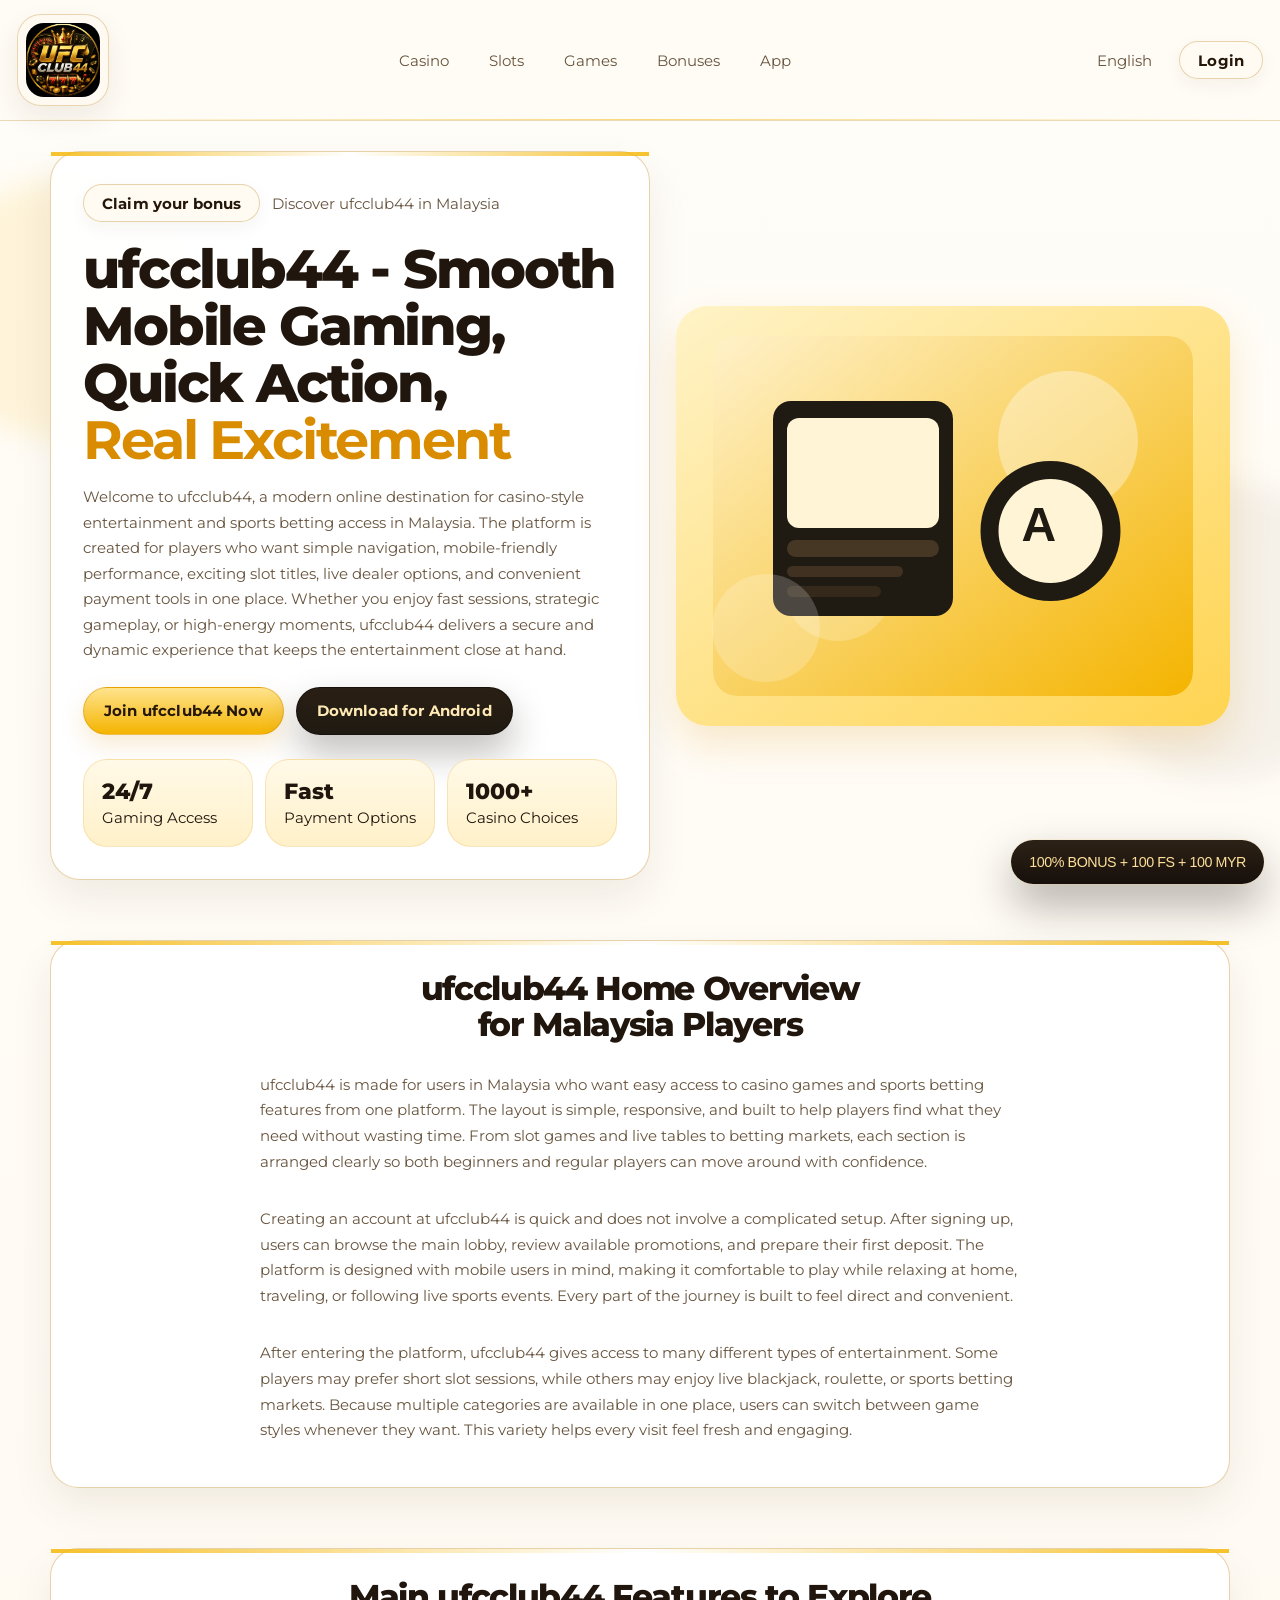
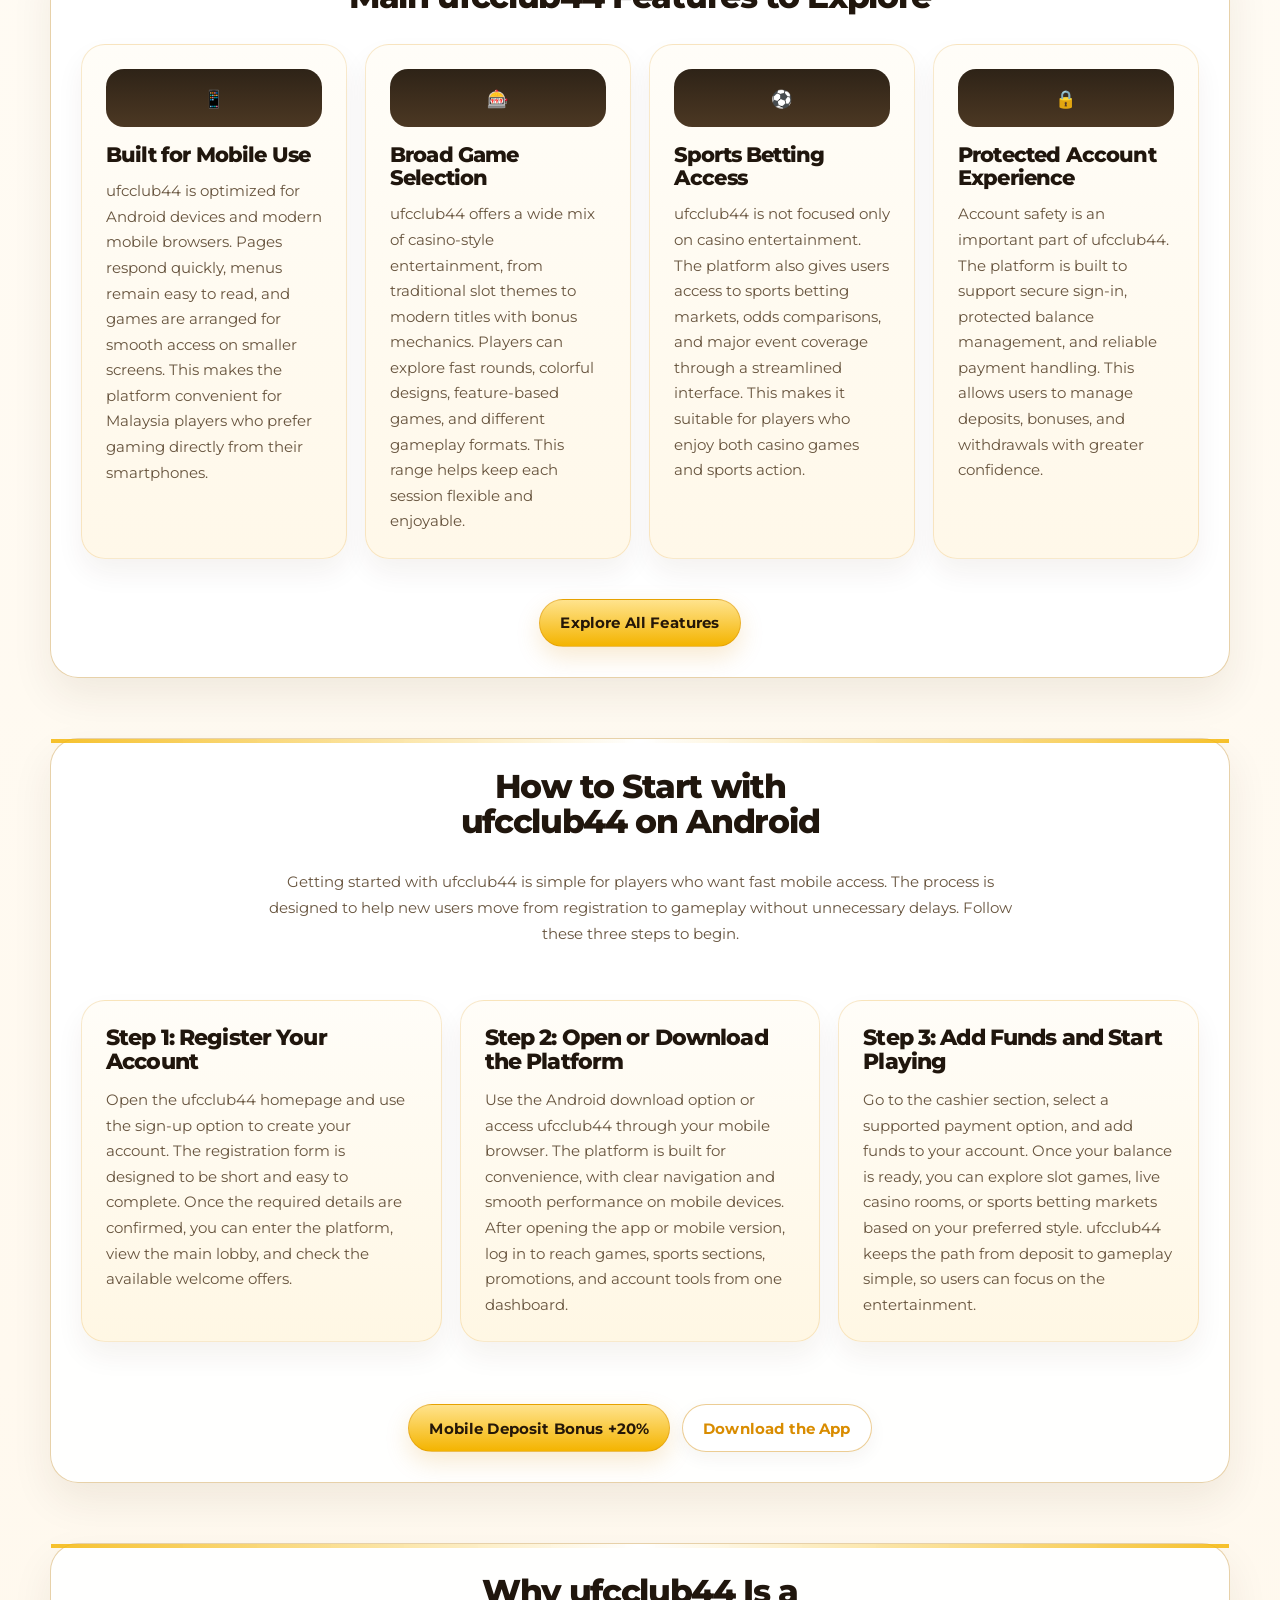
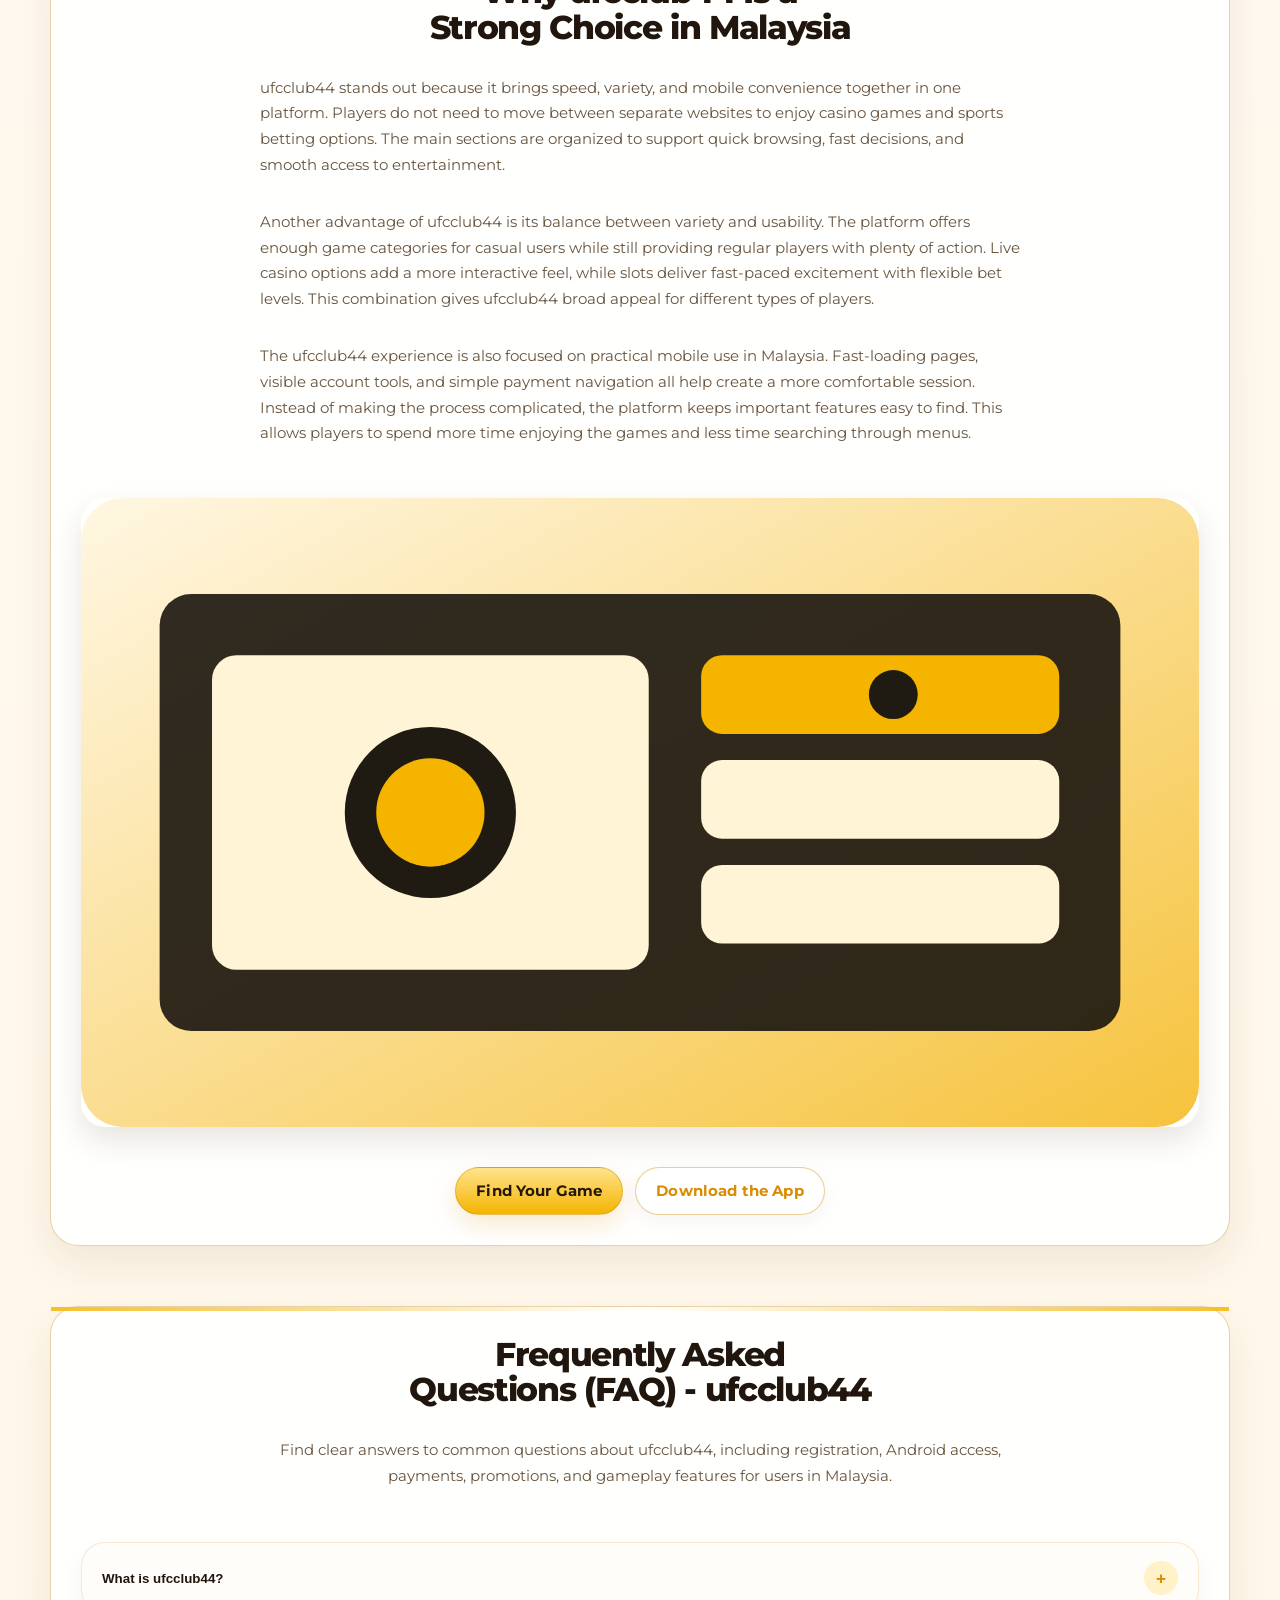
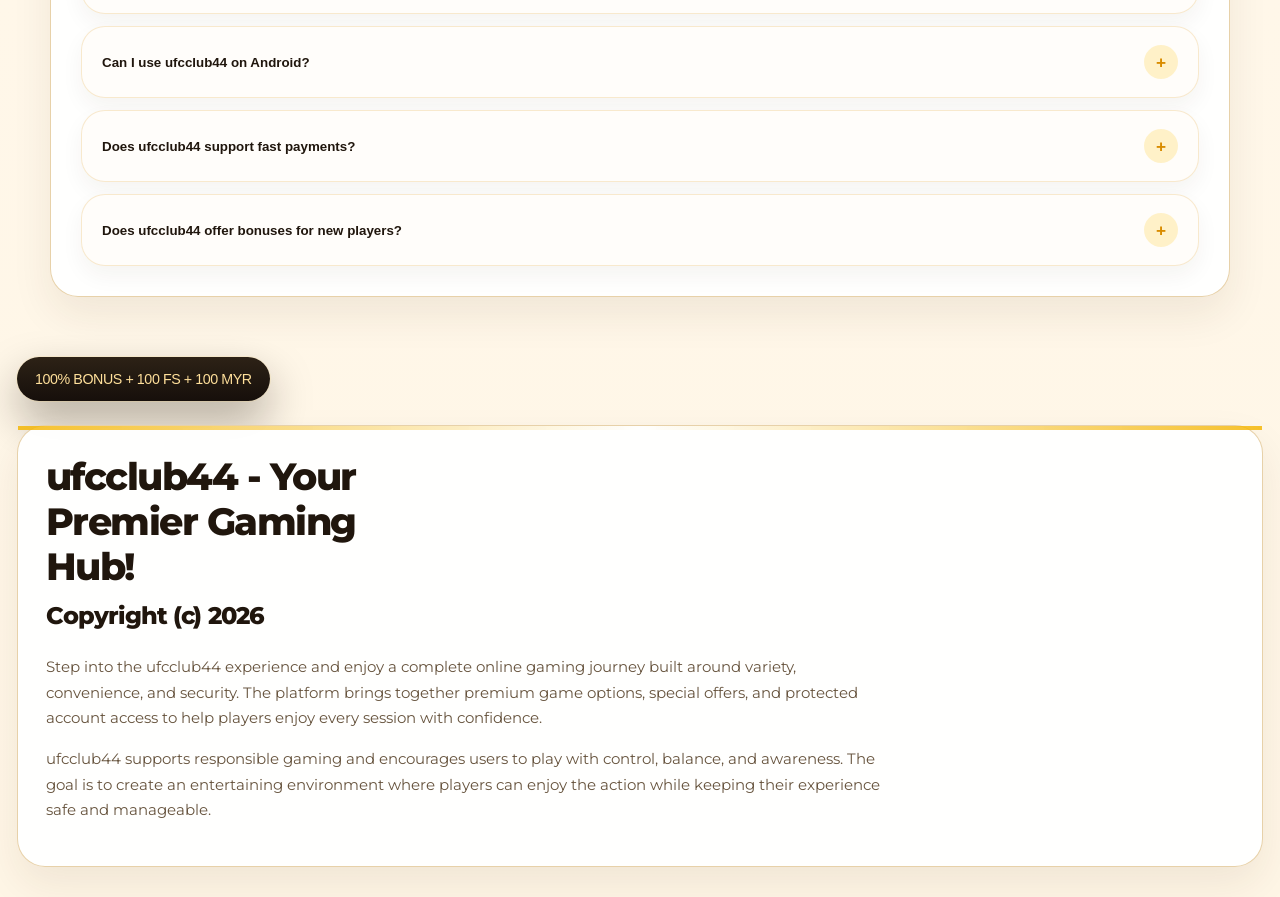
==== en-MY/index.html @ 251eb743 "Add files via upload" ====
<!DOCTYPE html>
<html lang="en-MY" dir="ltr">
  <head>
    <meta charset="UTF-8">
    <meta name="viewport" content="width=device-width, initial-scale=1.0">
    <title>ufcclub44 Malaysia - Mobile Casino and Sports Platform</title>
    <meta name="description" content="Discover ufcclub44 in Malaysia with mobile gaming access, casino-style entertainment, sports betting, and a simple Android-friendly experience.">
    <meta name="keywords" content="ufcclub44, Malaysia, mobile casino, sports betting, Android gaming">
    <meta name="robots" content="index, follow">
    <link rel="canonical" href="https://example.com/en-MY/">
    <link rel="alternate" href="https://example.com/en-MY/" hreflang="en-MY">
    <meta property="og:title" content="ufcclub44 Malaysia - Mobile Casino and Sports Platform">
    <meta property="og:description" content="Discover ufcclub44 in Malaysia with mobile gaming access, casino-style entertainment, sports betting, and a simple Android-friendly experience.">
    <meta property="og:image" content="/assets/placeholder-hero.svg">
    <meta property="og:url" content="https://example.com/en-MY/">
    <meta property="og:type" content="website">
    <meta property="og:site_name" content="ufcclub44">
    <meta name="twitter:card" content="summary_large_image">
    <meta name="twitter:title" content="ufcclub44 Malaysia - Mobile Casino and Sports Platform">
    <meta name="twitter:description" content="Discover ufcclub44 in Malaysia with mobile gaming access, casino-style entertainment, sports betting, and a simple Android-friendly experience.">
    <meta name="twitter:image" content="/assets/placeholder-hero.svg">
    <link rel="icon" href="/assets/favicon.svg" type="image/svg+xml">
    <link rel="manifest" href="/manifest.webmanifest">
    <style>
      :root {
        --accent: #f4b400;
        --accent-strong: #d98c00;
        --bg: #fff9ef;
        --panel: #fff4d6;
        --panel-strong: #1f1a12;
        --text: #2b2114;
        --muted: #6c5a45;
        --border: #e3c99a;
        --shadow: 0 24px 56px rgba(63, 38, 8, 0.14);
        --font-base: "Montserrat", "Segoe UI", sans-serif;
        --font-display: "Montserrat", "Segoe UI", sans-serif;
        --font-scale: 0.94;
      }
    </style>
    <link rel="stylesheet" href="/assets/site.css">
    <script type="application/ld+json">{"@context":"https://schema.org","@type":"WebPage","url":"https://example.com/en-MY/","name":"ufcclub44 Malaysia - Mobile Casino and Sports Platform","description":"Discover ufcclub44 in Malaysia with mobile gaming access, casino-style entertainment, sports betting, and a simple Android-friendly experience."}</script>
    <script type="application/ld+json">{"@context":"https://schema.org","@type":"ItemList","itemListElement":[{"@type":"SiteNavigationElement","position":1,"name":"Home","url":"https://example.com/en-MY/"},{"@type":"SiteNavigationElement","position":2,"name":"Casino","url":"https://example.com/en-MY/casino"},{"@type":"SiteNavigationElement","position":3,"name":"Slots","url":"https://example.com/en-MY/slots"},{"@type":"SiteNavigationElement","position":4,"name":"Games","url":"https://example.com/en-MY/games"},{"@type":"SiteNavigationElement","position":5,"name":"Bonuses","url":"https://example.com/en-MY/bonuses"},{"@type":"SiteNavigationElement","position":6,"name":"App","url":"https://example.com/en-MY/app"},{"@type":"SiteNavigationElement","position":7,"name":"Login","url":"https://example.com/en-MY/login"}]}</script>
    <script type="application/ld+json">{"@context":"https://schema.org","@type":"Organization","name":"ufcclub44","url":"https://example.com","logo":"/user-media/1779105495482-gpt-image-2_-_-_-_-_-_-_-0.jpg","description":"Mobile-friendly online gaming and sports platform for players in Malaysia.","address":{"@type":"PostalAddress","addressCountry":"MY"},"contactPoint":{"@type":"ContactPoint","contactType":"customer support","email":"contact@example.com","availableLanguage":["English"]}}</script>
    <script type="application/ld+json">{"@context":"https://schema.org","@type":"FAQPage","mainEntity":[{"@type":"Question","name":"What is ufcclub44?","acceptedAnswer":{"@type":"Answer","text":"ufcclub44 is an online gaming platform that brings casino-style entertainment, live dealer games, slot titles, and sports betting access together in a mobile-friendly format for users in Malaysia."}},{"@type":"Question","name":"Can I use ufcclub44 on Android?","acceptedAnswer":{"@type":"Answer","text":"Yes, ufcclub44 is designed for Android users and also works through mobile browsers. Players can access games, promotions, account tools, and payment sections through a layout adapted for smartphone screens."}},{"@type":"Question","name":"Does ufcclub44 support fast payments?","acceptedAnswer":{"@type":"Answer","text":"ufcclub44 is built around convenient deposit and withdrawal access, helping players manage their balances with less friction. Available payment options may vary, but the platform focuses on making transactions simple and practical."}},{"@type":"Question","name":"Does ufcclub44 offer bonuses for new players?","acceptedAnswer":{"@type":"Answer","text":"Yes, ufcclub44 may provide welcome offers, mobile promotions, and other player rewards. After registration, users can check the promotions section to see the latest available bonus details and conditions."}}]}</script>
  </head>
  <body>
    
    <header class="header" data-header>
      <div class="container container_wide">
        <div class="header__wrapper">
          <div class="header__logo">
            <a href="/en-MY/" class="logo">
              <img class="logo__img" src="/user-media/1779105495482-gpt-image-2_-_-_-_-_-_-_-0.jpg" alt="ufcclub44" title="ufcclub44">
            </a>
          </div>
          <nav class="nav">
            <ul class="menu"><li class="menu__item"><a href="/en-MY/casino/" class="menu__link">Casino</a></li><li class="menu__item"><a href="/en-MY/slots/" class="menu__link">Slots</a></li><li class="menu__item"><a href="/en-MY/games/" class="menu__link">Games</a></li><li class="menu__item"><a href="/en-MY/bonuses/" class="menu__link">Bonuses</a></li><li class="menu__item"><a href="/en-MY/app/" class="menu__link">App</a></li></ul>
          </nav>
          <div class="header__actions">
            <div class="lang-switcher"><a href="/en-MY/" class="lang-link">English</a></div>
            <a href="/en-MY/login/" class="btn btn_simple btn_mini">Login</a>
          </div>
        </div>
      </div>
    </header>
  
    <main>
      
    <section class="hero">
      <div class="container">
        <div class="hero__wrapper">
          <div class="hero__content">
            <div class="hero__pretitle">
              <a href="/go/" class="btn btn_simple btn_mini" rel="nofollow noopener noreferrer">Claim your bonus</a>
              <span>Discover ufcclub44 in Malaysia</span>
            </div>
            <h1>ufcclub44 - Smooth Mobile Gaming, Quick Action, <strong>Real Excitement</strong></h1>
            <p class="hero__descr">Welcome to ufcclub44, a modern online destination for casino-style entertainment and sports betting access in Malaysia. The platform is created for players who want simple navigation, mobile-friendly performance, exciting slot titles, live dealer options, and convenient payment tools in one place. Whether you enjoy fast sessions, strategic gameplay, or high-energy moments, ufcclub44 delivers a secure and dynamic experience that keeps the entertainment close at hand.</p>
            <div class="hero__actions"><a href="/go/" class="btn" rel="nofollow noopener noreferrer">Join ufcclub44 Now</a><a href="/downloads/app.apk" class="btn btn_special" download="app.apk">Download for Android</a></div>
            <ul class="hero__advents">
        <li class="hero__advent">
          <span class="hero__number">24/7</span>
          <span class="hero__label">Gaming Access</span>
        </li>
      
        <li class="hero__advent">
          <span class="hero__number">Fast</span>
          <span class="hero__label">Payment Options</span>
        </li>
      
        <li class="hero__advent">
          <span class="hero__number">1000+</span>
          <span class="hero__label">Casino Choices</span>
        </li>
      </ul>
          </div>
          <div class="hero__picture"><img class="hero__img" src="/assets/placeholder-hero.svg" alt="Cartoon ufcclub44 character with coins and casino-style gaming elements" title="Cartoon ufcclub44 character with coins and casino-style gaming elements"></div>
        </div>
      </div>
    </section>
  
      
    <section class="contentSection contentSection_readable">
      <div class="container">
        <h2 class="title title_center">ufcclub44 Home Overview for Malaysia Players</h2>
        <p class="descr contentSection__paragraph">ufcclub44 is made for users in Malaysia who want easy access to casino games and sports betting features from one platform. The layout is simple, responsive, and built to help players find what they need without wasting time. From slot games and live tables to betting markets, each section is arranged clearly so both beginners and regular players can move around with confidence.</p><p class="descr contentSection__paragraph">Creating an account at ufcclub44 is quick and does not involve a complicated setup. After signing up, users can browse the main lobby, review available promotions, and prepare their first deposit. The platform is designed with mobile users in mind, making it comfortable to play while relaxing at home, traveling, or following live sports events. Every part of the journey is built to feel direct and convenient.</p><p class="descr contentSection__paragraph">After entering the platform, ufcclub44 gives access to many different types of entertainment. Some players may prefer short slot sessions, while others may enjoy live blackjack, roulette, or sports betting markets. Because multiple categories are available in one place, users can switch between game styles whenever they want. This variety helps every visit feel fresh and engaging.</p>
        
      </div>
    </section>
  
    <section class="contentSection">
      <div class="container">
        <h2 class="title title_center">Main ufcclub44 Features to Explore</h2>
        
        <div class="cardsList">
        <div class="card">
          <span class="card__icon">📱</span>
          <h3 class="card__title">Built for Mobile Use</h3>
          <p class="card__descr">ufcclub44 is optimized for Android devices and modern mobile browsers. Pages respond quickly, menus remain easy to read, and games are arranged for smooth access on smaller screens. This makes the platform convenient for Malaysia players who prefer gaming directly from their smartphones.</p>
        </div>
      
        <div class="card">
          <span class="card__icon">🎰</span>
          <h3 class="card__title">Broad Game Selection</h3>
          <p class="card__descr">ufcclub44 offers a wide mix of casino-style entertainment, from traditional slot themes to modern titles with bonus mechanics. Players can explore fast rounds, colorful designs, feature-based games, and different gameplay formats. This range helps keep each session flexible and enjoyable.</p>
        </div>
      
        <div class="card">
          <span class="card__icon">⚽</span>
          <h3 class="card__title">Sports Betting Access</h3>
          <p class="card__descr">ufcclub44 is not focused only on casino entertainment. The platform also gives users access to sports betting markets, odds comparisons, and major event coverage through a streamlined interface. This makes it suitable for players who enjoy both casino games and sports action.</p>
        </div>
      
        <div class="card">
          <span class="card__icon">🔒</span>
          <h3 class="card__title">Protected Account Experience</h3>
          <p class="card__descr">Account safety is an important part of ufcclub44. The platform is built to support secure sign-in, protected balance management, and reliable payment handling. This allows users to manage deposits, bonuses, and withdrawals with greater confidence.</p>
        </div>
      </div>
        <div class="contentSection__actions"><a href="/go/" class="btn" rel="nofollow noopener noreferrer">Explore All Features</a></div>
      </div>
    </section>
  
    <section class="guideSection">
      <div class="container">
        <h2 class="title title_center">How to Start with ufcclub44 on Android</h2>
        <p class="descr descr_center">Getting started with ufcclub44 is simple for players who want fast mobile access. The process is designed to help new users move from registration to gameplay without unnecessary delays. Follow these three steps to begin.</p>
        <div class="guideSection__steps">
        <div class="step">
          <h3 class="step__title">Step 1: Register Your Account</h3>
          <p class="step__descr">Open the ufcclub44 homepage and use the sign-up option to create your account. The registration form is designed to be short and easy to complete. Once the required details are confirmed, you can enter the platform, view the main lobby, and check the available welcome offers.</p>
        </div>
      
        <div class="step">
          <h3 class="step__title">Step 2: Open or Download the Platform</h3>
          <p class="step__descr">Use the Android download option or access ufcclub44 through your mobile browser. The platform is built for convenience, with clear navigation and smooth performance on mobile devices. After opening the app or mobile version, log in to reach games, sports sections, promotions, and account tools from one dashboard.</p>
        </div>
      
        <div class="step">
          <h3 class="step__title">Step 3: Add Funds and Start Playing</h3>
          <p class="step__descr">Go to the cashier section, select a supported payment option, and add funds to your account. Once your balance is ready, you can explore slot games, live casino rooms, or sports betting markets based on your preferred style. ufcclub44 keeps the path from deposit to gameplay simple, so users can focus on the entertainment.</p>
        </div>
      </div>
        <div class="guideSection__actions"><a href="/go/" class="btn" rel="nofollow noopener noreferrer">Mobile Deposit Bonus +20%</a><a href="/downloads/app.apk" class="btn btn_outline" download="app.apk">Download the App</a></div>
      </div>
    </section>
  
    <section class="contentSection contentSection_readable">
      <div class="container">
        <h2 class="title title_center">Why ufcclub44 Is a Strong Choice in Malaysia</h2>
        <p class="descr contentSection__paragraph">ufcclub44 stands out because it brings speed, variety, and mobile convenience together in one platform. Players do not need to move between separate websites to enjoy casino games and sports betting options. The main sections are organized to support quick browsing, fast decisions, and smooth access to entertainment.</p><p class="descr contentSection__paragraph">Another advantage of ufcclub44 is its balance between variety and usability. The platform offers enough game categories for casual users while still providing regular players with plenty of action. Live casino options add a more interactive feel, while slots deliver fast-paced excitement with flexible bet levels. This combination gives ufcclub44 broad appeal for different types of players.</p><p class="descr contentSection__paragraph">The ufcclub44 experience is also focused on practical mobile use in Malaysia. Fast-loading pages, visible account tools, and simple payment navigation all help create a more comfortable session. Instead of making the process complicated, the platform keeps important features easy to find. This allows players to spend more time enjoying the games and less time searching through menus.</p>
        <img class="contentSection__img" src="/assets/placeholder-wide.svg" alt="Wide casino scene with ufcclub44 style gaming tables, lights, and premium atmosphere" title="Wide casino scene with ufcclub44 style gaming tables, lights, and premium atmosphere">
        <div class="contentSection__actions"><a href="/go/" class="btn" rel="nofollow noopener noreferrer">Find Your Game</a><a href="/downloads/app.apk" class="btn btn_outline" download="app.apk">Download the App</a></div>
      </div>
    </section>
  
    <section class="faq">
      <div class="container">
        <h2 class="title title_center">Frequently Asked Questions (FAQ) - ufcclub44</h2>
        <p class="descr descr_center">Find clear answers to common questions about ufcclub44, including registration, Android access, payments, promotions, and gameplay features for users in Malaysia.</p>
        <div class="faq__list">
        <div class="accord" data-accordion>
          <button class="accord__header" type="button">
            <span class="accord__title">What is ufcclub44?</span>
            <span class="accord__icon">+</span>
          </button>
          <div class="accord__wrapper">
            <div class="accord__content">ufcclub44 is an online gaming platform that brings casino-style entertainment, live dealer games, slot titles, and sports betting access together in a mobile-friendly format for users in Malaysia.</div>
          </div>
        </div>
      
        <div class="accord" data-accordion>
          <button class="accord__header" type="button">
            <span class="accord__title">Can I use ufcclub44 on Android?</span>
            <span class="accord__icon">+</span>
          </button>
          <div class="accord__wrapper">
            <div class="accord__content">Yes, ufcclub44 is designed for Android users and also works through mobile browsers. Players can access games, promotions, account tools, and payment sections through a layout adapted for smartphone screens.</div>
          </div>
        </div>
      
        <div class="accord" data-accordion>
          <button class="accord__header" type="button">
            <span class="accord__title">Does ufcclub44 support fast payments?</span>
            <span class="accord__icon">+</span>
          </button>
          <div class="accord__wrapper">
            <div class="accord__content">ufcclub44 is built around convenient deposit and withdrawal access, helping players manage their balances with less friction. Available payment options may vary, but the platform focuses on making transactions simple and practical.</div>
          </div>
        </div>
      
        <div class="accord" data-accordion>
          <button class="accord__header" type="button">
            <span class="accord__title">Does ufcclub44 offer bonuses for new players?</span>
            <span class="accord__icon">+</span>
          </button>
          <div class="accord__wrapper">
            <div class="accord__content">Yes, ufcclub44 may provide welcome offers, mobile promotions, and other player rewards. After registration, users can check the promotions section to see the latest available bonus details and conditions.</div>
          </div>
        </div>
      </div>
      </div>
    </section>
  
    </main>
    
    <footer class="footer">
      <div class="container container_wide">
        <a id="specialBtnOrigin" href="/go/" class="specialBtn" rel="nofollow noopener noreferrer">100% BONUS + 100 FS + 100 MYR</a>
        <div class="footer__copyright">
          <h3>ufcclub44 - Your Premier Gaming Hub!</h3>
          <h4>Copyright (c) 2026</h4>
          <p>Step into the ufcclub44 experience and enjoy a complete online gaming journey built around variety, convenience, and security. The platform brings together premium game options, special offers, and protected account access to help players enjoy every session with confidence.</p><p>ufcclub44 supports responsible gaming and encourages users to play with control, balance, and awareness. The goal is to create an entertaining environment where players can enjoy the action while keeping their experience safe and manageable.</p>
        </div>
      </div>
    </footer>
  
    <script src="/assets/site.js" defer></script>
  </body>
</html>
---- assets/site.css ----
@import url("https://fonts.googleapis.com/css2?family=Manrope:wght@400;500;600;700;800&family=Montserrat:wght@400;500;600;700;800&family=Rubik:wght@400;500;600;700;800&family=Space+Grotesk:wght@400;500;700&display=swap");

:root {
  color-scheme: light;
  --font-base: "Montserrat", "Segoe UI", sans-serif;
  --font-display: "Montserrat", "Segoe UI", sans-serif;
  --font-scale: 0.94;
  --accent: #f4b400;
  --accent-strong: #d98c00;
  --bg: #fff9ef;
  --panel: #fff4d6;
  --panel-strong: #1f1a12;
  --text: #20160d;
  --muted: #67543e;
  --border: #e3c99a;
  --shadow: 0 26px 80px rgba(67, 38, 7, 0.17);
  --shadow-soft: 0 18px 42px rgba(67, 38, 7, 0.12);
  --radius-xl: 34px;
  --radius-lg: 24px;
  --radius-md: 18px;
  --content-width: min(1180px, calc(100% - 34px));
  --wide-width: min(1320px, calc(100% - 34px));
}

* {
  box-sizing: border-box;
}

html {
  font-size: calc(16px * var(--font-scale));
  scroll-behavior: smooth;
}

body {
  margin: 0;
  font-family: var(--font-base);
  color: var(--text);
  background:
    radial-gradient(circle at 8% 18%, rgba(244, 180, 0, 0.15), transparent 0 22%),
    radial-gradient(circle at 92% 14%, rgba(255, 222, 132, 0.24), transparent 0 18%),
    linear-gradient(180deg, #fffdf8 0%, #fff9ef 52%, #fff6e6 100%);
  min-height: 100vh;
  overflow-x: hidden;
}

body::before,
body::after {
  content: "";
  position: fixed;
  inset: auto;
  pointer-events: none;
  z-index: -1;
  filter: blur(14px);
}

body::before {
  width: 260px;
  height: 260px;
  top: 180px;
  left: -70px;
  border-radius: 50%;
  background: rgba(244, 180, 0, 0.12);
}

body::after {
  width: 300px;
  height: 300px;
  right: -90px;
  bottom: 120px;
  border-radius: 50%;
  background: rgba(88, 63, 30, 0.06);
}

a {
  color: inherit;
  text-decoration: none;
}

img {
  display: block;
  max-width: 100%;
}

.container {
  width: var(--content-width);
  margin: 0 auto;
}

.container_wide {
  width: var(--wide-width);
}

.header {
  position: sticky;
  top: 0;
  z-index: 30;
  border-bottom: 1px solid rgba(227, 201, 154, 0.7);
  background: rgba(255, 252, 245, 0.94);
  backdrop-filter: blur(16px);
}

.header::after {
  content: "";
  position: absolute;
  inset: auto 0 0;
  height: 1px;
  background: linear-gradient(90deg, transparent, rgba(244, 180, 0, 0.5), transparent);
}

.header__wrapper {
  display: grid;
  grid-template-columns: auto 1fr auto;
  align-items: center;
  gap: 28px;
  padding: 14px 0;
}

.header__logo {
  position: relative;
}

.header__logo::before {
  content: "";
  position: absolute;
  inset: -8px;
  border-radius: 24px;
  background: radial-gradient(circle, rgba(244, 180, 0, 0.16), transparent 70%);
  opacity: 0.8;
  z-index: -1;
}

.logo {
  display: inline-flex;
  padding: 8px;
  border-radius: 24px;
  background: #fffaf1;
  border: 1px solid rgba(227, 201, 154, 0.74);
  box-shadow: 0 12px 28px rgba(67, 38, 7, 0.08);
}

.logo__img {
  width: 74px;
  height: 74px;
  border-radius: 18px;
  object-fit: contain;
}

.nav {
  min-width: 0;
}

.menu {
  display: flex;
  flex-wrap: wrap;
  justify-content: center;
  gap: 6px;
  margin: 0;
  padding: 0;
  list-style: none;
}

.menu__link,
.lang-link {
  display: inline-flex;
  align-items: center;
  justify-content: center;
  min-height: 40px;
  padding: 0 16px;
  border-radius: 999px;
  border: 1px solid transparent;
  color: var(--muted);
  transition:
    transform 180ms ease,
    color 180ms ease,
    border-color 180ms ease,
    background 180ms ease;
}

.menu__link:hover,
.lang-link:hover {
  transform: translateY(-1px);
  color: var(--text);
  border-color: rgba(217, 140, 0, 0.34);
  background: rgba(255, 255, 255, 0.72);
}

.lang-link.is-current {
  border-color: rgba(217, 140, 0, 0.5);
  background: rgba(255, 243, 209, 0.82);
  color: var(--text);
}

.header__actions {
  display: flex;
  align-items: center;
  gap: 10px;
}

.lang-switcher {
  display: flex;
  flex-wrap: wrap;
  gap: 8px;
}

.btn {
  display: inline-flex;
  align-items: center;
  justify-content: center;
  gap: 8px;
  min-height: 48px;
  padding: 0 20px;
  border-radius: 999px;
  border: 1px solid rgba(209, 137, 0, 0.42);
  background: linear-gradient(180deg, #ffe38d 0%, var(--accent) 100%);
  color: #251708;
  font-weight: 700;
  letter-spacing: 0.01em;
  box-shadow: 0 10px 24px rgba(217, 140, 0, 0.18);
  transition:
    transform 180ms ease,
    box-shadow 180ms ease,
    filter 180ms ease;
}

.btn:hover {
  transform: translateY(-1px);
  box-shadow: 0 14px 28px rgba(217, 140, 0, 0.22);
  filter: saturate(1.02);
}

.btn_simple {
  border-color: rgba(227, 201, 154, 0.8);
  background: #fffaf2;
  box-shadow: 0 6px 18px rgba(67, 38, 7, 0.05);
}

.btn_special,
.builder-btn_dark {
  border-color: rgba(22, 16, 11, 0.88);
  background: linear-gradient(180deg, #2a1f14 0%, var(--panel-strong) 100%);
  color: #ffeab5;
  box-shadow: 0 18px 36px rgba(31, 26, 18, 0.28);
}

.btn_outline {
  background: #fff;
  color: var(--accent-strong);
  box-shadow: 0 6px 18px rgba(67, 38, 7, 0.05);
}

.btn_mini {
  min-height: 38px;
  padding: 0 18px;
}

.hero,
.contentSection,
.guideSection,
.faq,
.footer {
  padding: 30px 0;
}

.hero__wrapper {
  display: grid;
  grid-template-columns: minmax(0, 1.04fr) minmax(320px, 0.96fr);
  align-items: center;
  gap: 26px;
}

.hero__wrapper > *,
.header__wrapper > *,
.cardsList > *,
.guideSection__steps > *,
.footer__copyright > * {
  min-width: 0;
}

.hero__content,
.contentSection .container,
.guideSection .container,
.faq .container,
.footer__copyright {
  position: relative;
  border: 1px solid rgba(227, 201, 154, 0.85);
  background: rgba(255, 255, 255, 0.94);
  box-shadow: 0 18px 42px rgba(67, 38, 7, 0.08);
}

.hero__content::before,
.contentSection .container::before,
.guideSection .container::before,
.faq .container::before,
.footer__copyright::before {
  content: "";
  position: absolute;
  inset: 0 0 auto;
  height: 4px;
  background: linear-gradient(90deg, var(--accent), rgba(255, 255, 255, 0.35), var(--accent));
  opacity: 0.82;
}

.hero__content {
  padding: 32px;
  border-radius: 30px;
}

.hero__picture {
  position: relative;
  min-height: 420px;
  padding: 24px;
  border-radius: 32px;
  background:
    radial-gradient(circle at 82% 22%, rgba(255, 242, 191, 0.92), transparent 0 20%),
    radial-gradient(circle at 18% 76%, rgba(255, 239, 185, 0.64), transparent 0 17%),
    linear-gradient(145deg, #fff3c7 0%, #ffd451 100%);
  box-shadow: 0 18px 42px rgba(217, 140, 0, 0.18);
  display: flex;
  align-items: center;
  justify-content: center;
}

.hero__picture::before,
.hero__picture::after {
  content: "";
  position: absolute;
  border-radius: 50%;
  background: rgba(255, 255, 255, 0.2);
}

.hero__picture::before {
  width: 150px;
  height: 150px;
  top: 34px;
  right: 36px;
}

.hero__picture::after {
  width: 108px;
  height: 108px;
  left: 36px;
  bottom: 44px;
}

.hero__img {
  position: relative;
  width: min(100%, 480px);
  border-radius: 24px;
  animation: none;
}

.hero__pretitle,
.hero__actions,
.contentSection__actions,
.guideSection__actions,
.builder-toolbar {
  display: flex;
  flex-wrap: wrap;
  gap: 12px;
}

.hero__pretitle {
  align-items: center;
  margin-bottom: 18px;
  color: var(--muted);
  font-size: 1rem;
}

h1,
.title,
.step__title,
.card__title,
.footer__copyright h3,
.footer__copyright h4 {
  font-family: var(--font-display);
  letter-spacing: -0.04em;
  font-weight: 800;
}

h1,
.title,
.step__title,
.card__title,
.hero__descr,
.descr,
.card__descr,
.step__descr,
.accord__title,
.accord__content,
.footer__copyright h3,
.footer__copyright h4,
.footer__copyright p,
.menu__link,
.lang-link,
.btn,
.specialBtn {
  overflow-wrap: anywhere;
  word-break: break-word;
}

h1,
.title {
  margin: 0 auto 12px;
  line-height: 1.06;
  text-wrap: balance;
}

h1 {
  max-width: min(18ch, 100%);
  font-size: clamp(2.4rem, 4.2vw, 4.2rem);
  margin: 0 0 16px;
}

h1 strong {
  color: var(--accent-strong);
}

.title {
  font-size: clamp(1.8rem, 2.6vw, 2.55rem);
}

.title_center,
.descr_center {
  text-align: center;
}

.hero__descr,
.descr,
.card__descr,
.step__descr,
.accord__content,
.footer__copyright p,
.builder-note,
.builder-status {
  color: var(--muted);
  line-height: 1.7;
}

.descr {
  margin: 0 0 14px;
}

.descr_center {
  max-width: 72ch;
  margin-left: auto;
  margin-right: auto;
  text-wrap: pretty;
}

.hero__descr {
  max-width: 62ch;
  font-size: 1rem;
}

.hero__actions {
  margin: 24px 0;
  justify-content: flex-start;
}

.contentSection__actions,
.guideSection__actions {
  justify-content: center;
  margin-top: 22px;
}

.hero__actions > *,
.contentSection__actions > *,
.guideSection__actions > * {
  flex: 0 1 auto;
}

.hero__advents {
  display: grid;
  grid-template-columns: repeat(3, minmax(0, 1fr));
  gap: 12px;
  margin: 0;
  padding: 0;
  list-style: none;
}

.hero__advent,
.card,
.step,
.accord {
  position: relative;
  overflow: hidden;
  border: 1px solid rgba(217, 140, 0, 0.18);
  border-radius: 24px;
}

.hero__advent {
  padding: 18px;
  background:
    linear-gradient(180deg, #fff9e7, #fff1c9);
}

.hero__number {
  display: block;
  margin-bottom: 4px;
  font-family: var(--font-display);
  font-size: 1.45rem;
  font-weight: 800;
}

.hero__label {
  display: block;
  line-height: 1.35;
}

.card__title {
  margin: 0 0 12px;
  font-size: 1.4rem;
  line-height: 1.1;
}

.card__descr {
  margin: 0;
}

.contentSection .container,
.guideSection .container,
.faq .container {
  display: grid;
  gap: 18px;
  padding: 30px;
  border-radius: 28px;
}

.contentSection__paragraph {
  max-width: 76ch;
  margin-left: auto;
  margin-right: auto;
  text-align: left;
  text-wrap: pretty;
}

.contentSection_readable .title,
.guideSection .title,
.faq .title {
  max-width: 24ch;
}

.contentSection_readable .descr_center,
.guideSection .descr_center,
.faq .descr_center {
  max-width: 76ch;
}

.cardsList,
.guideSection__steps {
  display: grid;
  gap: 18px;
}

.cardsList {
  grid-template-columns: repeat(auto-fit, minmax(min(100%, 235px), 1fr));
  align-items: stretch;
}

.card {
  display: flex;
  flex-direction: column;
  min-height: 100%;
  padding: 24px;
  background: linear-gradient(180deg, #fffdf8, #fff8e9);
  box-shadow: 0 14px 28px rgba(67, 38, 7, 0.06);
  transition:
    transform 180ms ease,
    box-shadow 180ms ease;
}

.card:hover,
.step:hover {
  transform: translateY(-2px);
  box-shadow: 0 20px 34px rgba(67, 38, 7, 0.1);
}

.card__icon {
  display: inline-flex;
  align-items: center;
  justify-content: center;
  min-width: 58px;
  height: 58px;
  margin-bottom: 16px;
  padding: 0 14px;
  border-radius: 18px;
  background: linear-gradient(180deg, #2e2317, #4c3823);
  color: #ffe6a5;
  font-family: var(--font-display);
  font-size: 1.15rem;
  font-weight: 700;
  letter-spacing: normal;
  text-transform: none;
}

.guideSection__steps {
  grid-template-columns: repeat(auto-fit, minmax(min(100%, 220px), 1fr));
  margin: 22px 0;
}

.step {
  display: flex;
  flex-direction: column;
  padding: 24px;
  background: linear-gradient(180deg, #fffdf8, #fff7e4);
  box-shadow: 0 14px 28px rgba(67, 38, 7, 0.06);
}

.step__title {
  margin: 0 0 14px;
  font-size: 1.45rem;
  line-height: 1.1;
}

.step__descr {
  margin: 0;
}

.contentSection__img {
  width: 100%;
  margin-top: 20px;
  border-radius: 24px;
  box-shadow: 0 14px 30px rgba(67, 38, 7, 0.12);
}

.faq__list {
  display: grid;
  gap: 12px;
  margin-top: 22px;
}

.accord {
  background: #fffdfa;
  box-shadow: 0 10px 22px rgba(67, 38, 7, 0.05);
}

.accord__header {
  display: flex;
  width: 100%;
  align-items: center;
  justify-content: space-between;
  gap: 16px;
  padding: 18px 20px;
  border: 0;
  background: transparent;
  color: var(--text);
  text-align: left;
  cursor: pointer;
}

.accord__title {
  font-weight: 700;
}

.accord__icon {
  display: inline-flex;
  align-items: center;
  justify-content: center;
  min-width: 34px;
  min-height: 34px;
  border-radius: 50%;
  background: rgba(255, 231, 160, 0.54);
  color: var(--accent-strong);
  font-size: 1.15rem;
  font-weight: 700;
}

.accord__wrapper {
  max-height: 0;
  overflow: hidden;
  transition: max-height 220ms ease;
}

.accord__content {
  padding: 0 22px 22px;
}

.specialBtn {
  position: relative;
  display: inline-flex;
  align-items: center;
  gap: 10px;
  margin-bottom: 24px;
  padding: 14px 18px;
  border-radius: 999px;
  background: linear-gradient(180deg, #2d2216 0%, #160f0b 100%);
  color: #ffe09b;
  font-family: "Arial Black", "Franklin Gothic Heavy", sans-serif;
  font-size: 0.95rem;
  letter-spacing: -0.03em;
  box-shadow: 0 20px 44px rgba(24, 18, 10, 0.34);
}

.specialBtn::after {
  content: "";
  position: absolute;
  inset: -1px;
  border-radius: inherit;
  border: 1px solid rgba(255, 214, 122, 0.18);
  pointer-events: none;
}

.specialBtn_sticky {
  position: fixed;
  right: 16px;
  bottom: 16px;
  z-index: 40;
  margin: 0;
  opacity: 0;
  pointer-events: none;
  transform: translateY(20px) scale(0.96);
  transition:
    opacity 180ms ease,
    transform 180ms ease;
}

.specialBtn_sticky.is-visible {
  opacity: 1;
  pointer-events: auto;
  transform: translateY(0) scale(1);
}

.footer__copyright {
  padding: 28px;
  border-radius: 28px;
}

.footer__copyright h3 {
  margin: 0 0 12px;
  font-size: clamp(1.8rem, 3vw, 2.5rem);
  max-width: 15ch;
}

.footer__copyright h4 {
  margin: 0 0 24px;
  font-size: 1.6rem;
}

.footer__copyright p {
  max-width: 84ch;
}

.reveal-item {
  opacity: 0;
  transform: translateY(24px) scale(0.99);
  transition:
    opacity 420ms ease,
    transform 420ms ease;
}

.reveal-item.is-visible {
  opacity: 1;
  transform: translateY(0) scale(1);
}

@keyframes float-card {
  0%,
  100% {
    transform: translateY(0);
  }
  50% {
    transform: translateY(-10px);
  }
}

body.builder-mode .builder-selectable {
  cursor: pointer;
  outline: 2px solid transparent;
  outline-offset: 6px;
  transition:
    outline-color 160ms ease,
    box-shadow 160ms ease,
    background 160ms ease;
}

body.builder-mode .builder-selectable:hover {
  outline-color: rgba(56, 189, 248, 0.48);
  background: rgba(56, 189, 248, 0.04);
}

body.builder-mode .builder-selectable.is-selected {
  outline-color: rgba(14, 165, 233, 0.95);
  box-shadow: 0 0 0 8px rgba(14, 165, 233, 0.12);
}

.builder-shell {
  position: fixed;
  top: 96px;
  right: 18px;
  bottom: 18px;
  z-index: 220;
  display: flex;
  align-items: flex-start;
  gap: 12px;
  pointer-events: none;
  --content-panel-width: min(420px, calc(100vw - 42px));
  --tech-panel-width: min(360px, calc(100vw - 42px));
}

.builder-shell__controls {
  display: flex;
  flex-direction: column;
  gap: 10px;
  pointer-events: auto;
}

.builder-shell__toggle,
.builder-toggle {
  pointer-events: auto;
  display: inline-flex;
  align-items: center;
  justify-content: center;
  min-width: 96px;
  min-height: 50px;
  padding: 0 18px;
  border: 0;
  border-radius: 999px;
  background: linear-gradient(180deg, #0f172a 0%, #172035 100%);
  color: #f8fafc;
  font-weight: 700;
  cursor: pointer;
  box-shadow: 0 18px 40px rgba(15, 23, 42, 0.34);
}

.builder-shell__toggle.is-active {
  background: linear-gradient(180deg, #f59e0b, #d97706);
  color: #111827;
}

.builder-panel {
  flex: 0 0 0;
  width: 0;
  min-width: 0;
  max-height: calc(100vh - 114px);
  overflow: hidden;
  border: 0 solid rgba(148, 163, 184, 0.24);
  border-radius: 28px;
  background: rgba(10, 15, 31, 0.94);
  color: #f8fafc;
  box-shadow: 0 30px 90px rgba(2, 6, 23, 0.42);
  backdrop-filter: blur(24px);
  transform: translateX(16px);
  opacity: 0;
  pointer-events: none;
  transition:
    width 220ms ease,
    flex-basis 220ms ease,
    border-width 220ms ease,
    transform 220ms ease,
    opacity 220ms ease;
}

.builder-panel_content {
  max-width: var(--content-panel-width);
}

.builder-panel_tech {
  max-width: var(--tech-panel-width);
}

.builder-panel.is-open {
  overflow-y: auto;
  border-width: 1px;
  transform: translateX(0);
  opacity: 1;
  pointer-events: auto;
}

.builder-panel_content.is-open {
  flex-basis: var(--content-panel-width);
  width: var(--content-panel-width);
}

.builder-panel_tech.is-open {
  flex-basis: var(--tech-panel-width);
  width: var(--tech-panel-width);
}

.builder-panel__top,
.builder-modal__head {
  display: flex;
  align-items: flex-start;
  justify-content: space-between;
  gap: 14px;
  padding: 20px;
}

.builder-panel__top {
  position: sticky;
  top: 0;
  z-index: 1;
  border-bottom: 1px solid rgba(148, 163, 184, 0.16);
  background: linear-gradient(180deg, rgba(10, 15, 31, 0.98), rgba(10, 15, 31, 0.94));
}

.builder-kicker {
  margin: 0 0 6px;
  color: #93c5fd;
  font-size: 0.72rem;
  letter-spacing: 0.12em;
  text-transform: uppercase;
}

.builder-panel__top h3,
.builder-modal__head h3 {
  margin: 0;
  font-size: 1.28rem;
}

.builder-panel__section {
  display: grid;
  gap: 14px;
  padding: 18px 20px;
  border-top: 1px solid rgba(148, 163, 184, 0.12);
}

.builder-section,
.builder-settings {
  display: grid;
  gap: 12px;
}

.builder-settings {
  padding: 18px 20px;
  background: rgba(255, 255, 255, 0.04);
}

.builder-section__head {
  display: grid;
  gap: 6px;
}

.builder-section__head h4 {
  margin: 0;
  font-size: 1rem;
}

.builder-section__head p,
.builder-empty p,
.builder-note {
  margin: 0;
  color: #cbd5e1;
  font-size: 0.9rem;
  line-height: 1.55;
}

.builder-helper {
  margin: 0;
  color: #e2e8f0;
  font-size: 0.92rem;
  line-height: 1.55;
}

.builder-empty {
  display: grid;
  gap: 8px;
}

.builder-empty h4 {
  margin: 0;
  font-size: 1rem;
}

.builder-inline-grid {
  display: grid;
  gap: 12px;
  grid-template-columns: repeat(2, minmax(0, 1fr));
}

.builder-wide {
  grid-column: 1 / -1;
}

.builder-actions-row {
  display: flex;
  flex-wrap: wrap;
  gap: 10px;
}

.builder-actions-row > * {
  flex: 1 1 130px;
}

.builder-panel label,
.builder-modal label {
  display: grid;
  gap: 7px;
  min-width: 0;
  font-size: 0.88rem;
  color: #dbeafe;
}

.builder-panel input,
.builder-panel select,
.builder-panel textarea,
.builder-modal input,
.builder-modal select {
  width: 100%;
  min-width: 0;
  padding: 11px 12px;
  border: 1px solid rgba(148, 163, 184, 0.22);
  border-radius: 14px;
  background: rgba(15, 23, 42, 0.78);
  color: #f8fafc;
}

.builder-panel textarea,
.builder-modal textarea {
  resize: vertical;
}

.builder-panel input[type="color"] {
  min-height: 48px;
  padding: 6px;
}

.builder-file input[type="file"] {
  padding: 8px 0;
  border: 0;
  background: transparent;
}

.builder-btn,
.builder-ghost-btn,
.builder-icon-btn,
.builder-modal__actions button {
  min-height: 44px;
  padding: 0 16px;
  border: 0;
  border-radius: 999px;
  cursor: pointer;
  font-weight: 700;
  transition:
    transform 160ms ease,
    filter 160ms ease,
    background 160ms ease;
}

.builder-btn,
.builder-modal__actions .builder-btn {
  background: linear-gradient(180deg, #f59e0b, #d97706);
  color: #111827;
}

.builder-btn:hover,
.builder-ghost-btn:hover,
.builder-icon-btn:hover,
.builder-modal__actions button:hover {
  transform: translateY(-1px);
}

.builder-ghost-btn,
.builder-icon-btn,
.builder-modal__actions .builder-ghost-btn {
  background: rgba(255, 255, 255, 0.08);
  color: #f8fafc;
}

.builder-danger-btn {
  min-height: 44px;
  padding: 0 16px;
  border: 0;
  border-radius: 999px;
  background: rgba(220, 38, 38, 0.18);
  color: #fecaca;
  cursor: pointer;
  font-weight: 700;
}

.builder-locale-list {
  display: grid;
  gap: 12px;
}

.builder-locale-card {
  display: grid;
  gap: 12px;
  padding: 14px;
  border: 1px solid rgba(148, 163, 184, 0.18);
  border-radius: 20px;
  background: rgba(255, 255, 255, 0.04);
}

.builder-locale-meta {
  display: grid;
  gap: 4px;
}

.builder-locale-meta strong {
  font-size: 1rem;
}

.builder-locale-meta span {
  color: #cbd5e1;
  font-size: 0.88rem;
}

.builder-locale-actions {
  display: flex;
  flex-wrap: wrap;
  gap: 10px;
}

.builder-pill {
  display: inline-flex;
  align-items: center;
  justify-content: center;
  min-height: 28px;
  padding: 0 10px;
  border-radius: 999px;
  background: rgba(59, 130, 246, 0.18);
  color: #bfdbfe;
  font-size: 0.78rem;
  font-weight: 700;
}

.builder-panel__footer {
  padding: 18px 20px 20px;
  border-top: 1px solid rgba(148, 163, 184, 0.12);
}

.builder-status {
  margin: 0;
  padding: 12px 14px;
  border-radius: 16px;
  background: rgba(255, 255, 255, 0.06);
  font-size: 0.92rem;
}

.builder-status[data-kind="pending"] {
  background: rgba(245, 158, 11, 0.18);
  color: #fde68a;
}

.builder-status[data-kind="success"] {
  background: rgba(34, 197, 94, 0.18);
  color: #bbf7d0;
}

.builder-status[data-kind="error"] {
  background: rgba(185, 28, 28, 0.22);
  color: #fecaca;
}

.builder-modal[hidden] {
  display: none;
}

.builder-modal {
  position: fixed;
  inset: 0;
  z-index: 260;
}

.builder-modal__backdrop {
  position: absolute;
  inset: 0;
  background: rgba(2, 6, 23, 0.68);
  backdrop-filter: blur(10px);
}

.builder-modal__card {
  position: relative;
  width: min(680px, calc(100vw - 36px));
  max-height: calc(100vh - 72px);
  overflow-y: auto;
  margin: 8vh auto 0;
  border: 1px solid rgba(148, 163, 184, 0.18);
  border-radius: 30px;
  background: linear-gradient(180deg, rgba(10, 15, 31, 0.98), rgba(18, 27, 50, 0.96));
  color: #f8fafc;
  box-shadow: 0 30px 90px rgba(2, 6, 23, 0.48);
}

.builder-modal__body {
  display: grid;
  gap: 16px;
  padding: 0 20px 20px;
}

.builder-modal__actions {
  display: flex;
  justify-content: flex-end;
  gap: 10px;
  padding: 0 20px 20px;
}

@media (max-width: 1120px) {
  .header__wrapper {
    grid-template-columns: 1fr;
    justify-items: center;
  }

  .header__actions {
    flex-direction: column;
    width: 100%;
  }

  .lang-switcher {
    justify-content: center;
  }

  .hero__wrapper,
  .cardsList,
  .guideSection__steps {
    grid-template-columns: 1fr;
  }

  h1 {
    max-width: none;
  }

  .specialBtn_sticky {
    right: 22px;
    bottom: 96px;
  }
}

@media (max-width: 760px) {
  :root {
    --content-width: min(100% - 20px, 1180px);
    --wide-width: min(100% - 20px, 1320px);
  }

  .hero,
  .contentSection,
  .guideSection,
  .faq,
  .footer {
    padding: 24px 0;
  }

  .hero__content,
  .contentSection .container,
  .guideSection .container,
  .faq .container,
  .footer__copyright {
    padding: 22px;
    border-radius: 26px;
  }

  .hero__picture {
    min-height: 320px;
    padding: 18px;
    border-radius: 28px;
  }

  .header__wrapper {
    justify-items: stretch;
  }

  .header__logo,
  .logo {
    margin: 0 auto;
  }

  .nav,
  .header__actions {
    width: 100%;
  }

  .menu {
    justify-content: flex-start;
    flex-wrap: nowrap;
    overflow-x: auto;
    padding-bottom: 6px;
  }

  .menu__item {
    flex: 0 0 auto;
  }

  .lang-switcher {
    width: 100%;
    justify-content: stretch;
  }

  .lang-link,
  .header__actions > .btn_mini,
  .hero__actions > *,
  .contentSection__actions > *,
  .guideSection__actions > * {
    flex: 1 1 100%;
    width: 100%;
  }

  .hero__advents,
  .builder-inline-grid {
    grid-template-columns: 1fr;
  }

  .card,
  .step {
    padding: 18px;
  }

  .builder-shell {
    top: auto;
    right: 10px;
    left: 10px;
    bottom: 10px;
    flex-direction: column-reverse;
    align-items: stretch;
    --content-panel-width: 100%;
    --tech-panel-width: 100%;
  }

  .builder-shell__controls {
    display: grid;
    grid-template-columns: repeat(2, minmax(0, 1fr));
  }

  .builder-shell__toggle {
    min-width: 0;
    min-height: 46px;
  }

  .builder-panel {
    width: 100%;
    max-height: 74vh;
  }

  .builder-actions-row > * {
    flex: 1 1 140px;
  }

  .specialBtn_sticky {
    right: 14px;
    left: 14px;
    justify-content: center;
  }
}
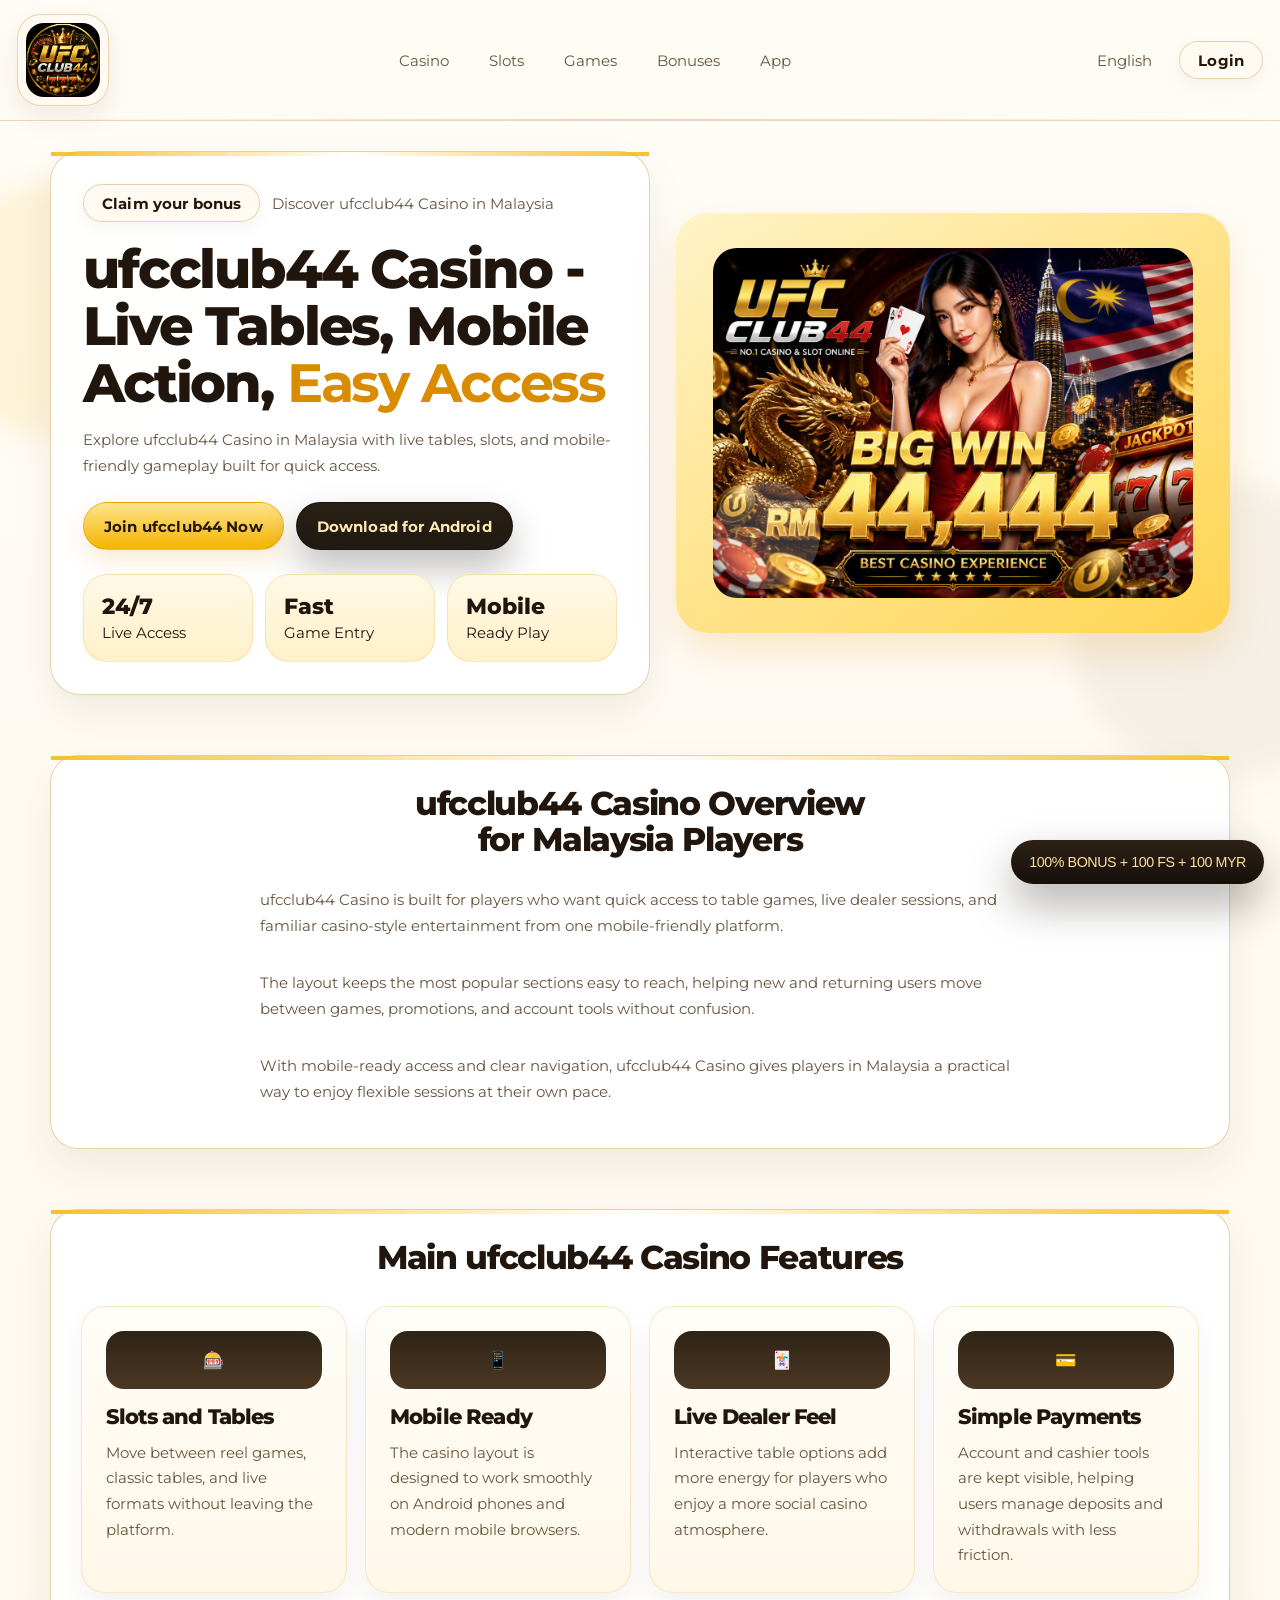
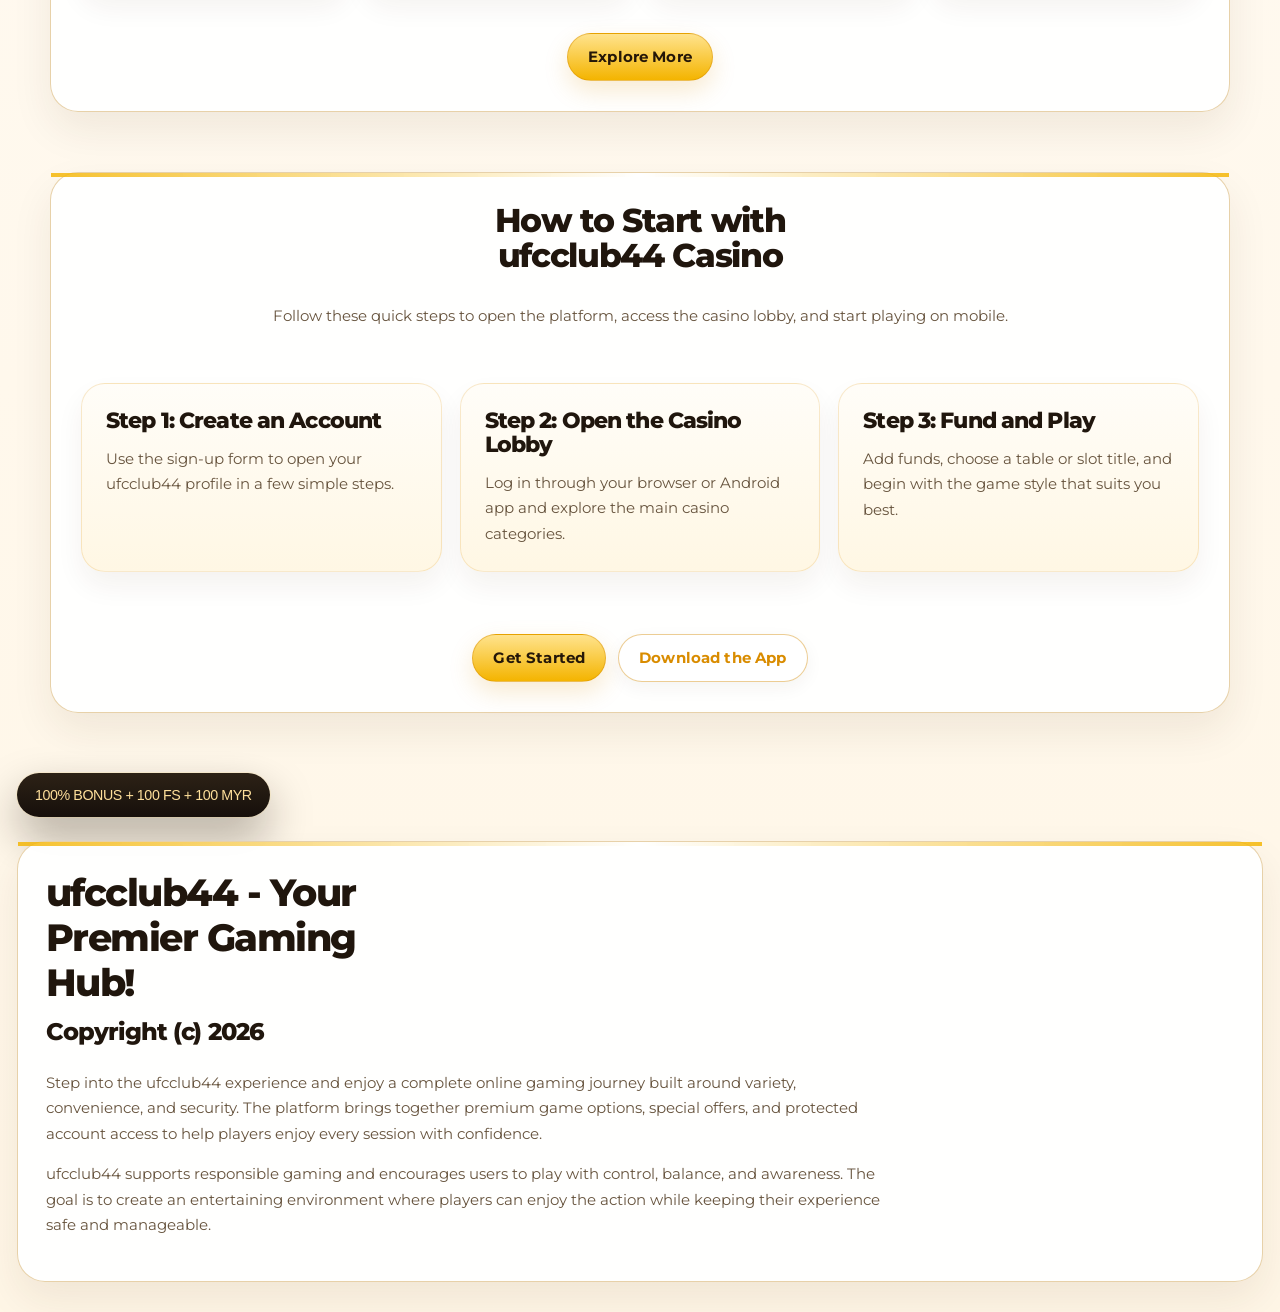
==== commit cd3b78c4: "1" ====
--- a/en-MY/index.html
+++ b/en-MY/index.html
@@ -3,21 +3,21 @@
   <head>
     <meta charset="UTF-8">
     <meta name="viewport" content="width=device-width, initial-scale=1.0">
-    <title>ufcclub44 Malaysia - Mobile Casino and Sports Platform</title>
-    <meta name="description" content="Discover ufcclub44 in Malaysia with mobile gaming access, casino-style entertainment, sports betting, and a simple Android-friendly experience.">
-    <meta name="keywords" content="ufcclub44, Malaysia, mobile casino, sports betting, Android gaming">
+    <title>ufcclub44 Casino Malaysia - Live Tables and Mobile Action</title>
+    <meta name="description" content="Explore ufcclub44 Casino in Malaysia with live tables, slots, and mobile-friendly gameplay built for quick access.">
+    <meta name="keywords" content="ufcclub44, casino, Malaysia, mobile gaming">
     <meta name="robots" content="index, follow">
-    <link rel="canonical" href="https://example.com/en-MY/">
-    <link rel="alternate" href="https://example.com/en-MY/" hreflang="en-MY">
-    <meta property="og:title" content="ufcclub44 Malaysia - Mobile Casino and Sports Platform">
-    <meta property="og:description" content="Discover ufcclub44 in Malaysia with mobile gaming access, casino-style entertainment, sports betting, and a simple Android-friendly experience.">
+    <link rel="canonical" href="https://rybakovnikolay2000-png.github.io/test/">
+    <link rel="alternate" href="https://rybakovnikolay2000-png.github.io/test/en-MY//" hreflang="en-MY">
+    <meta property="og:title" content="ufcclub44 Casino Malaysia - Live Tables and Mobile Action">
+    <meta property="og:description" content="Explore ufcclub44 Casino in Malaysia with live tables, slots, and mobile-friendly gameplay built for quick access.">
     <meta property="og:image" content="/assets/placeholder-hero.svg">
-    <meta property="og:url" content="https://example.com/en-MY/">
+    <meta property="og:url" content="https://rybakovnikolay2000-png.github.io/test/">
     <meta property="og:type" content="website">
     <meta property="og:site_name" content="ufcclub44">
     <meta name="twitter:card" content="summary_large_image">
-    <meta name="twitter:title" content="ufcclub44 Malaysia - Mobile Casino and Sports Platform">
-    <meta name="twitter:description" content="Discover ufcclub44 in Malaysia with mobile gaming access, casino-style entertainment, sports betting, and a simple Android-friendly experience.">
+    <meta name="twitter:title" content="ufcclub44 Casino Malaysia - Live Tables and Mobile Action">
+    <meta name="twitter:description" content="Explore ufcclub44 Casino in Malaysia with live tables, slots, and mobile-friendly gameplay built for quick access.">
     <meta name="twitter:image" content="/assets/placeholder-hero.svg">
     <link rel="icon" href="/assets/favicon.svg" type="image/svg+xml">
     <link rel="manifest" href="/manifest.webmanifest">
@@ -38,10 +38,10 @@
       }
     </style>
     <link rel="stylesheet" href="/assets/site.css">
-    <script type="application/ld+json">{"@context":"https://schema.org","@type":"WebPage","url":"https://example.com/en-MY/","name":"ufcclub44 Malaysia - Mobile Casino and Sports Platform","description":"Discover ufcclub44 in Malaysia with mobile gaming access, casino-style entertainment, sports betting, and a simple Android-friendly experience."}</script>
-    <script type="application/ld+json">{"@context":"https://schema.org","@type":"ItemList","itemListElement":[{"@type":"SiteNavigationElement","position":1,"name":"Home","url":"https://example.com/en-MY/"},{"@type":"SiteNavigationElement","position":2,"name":"Casino","url":"https://example.com/en-MY/casino"},{"@type":"SiteNavigationElement","position":3,"name":"Slots","url":"https://example.com/en-MY/slots"},{"@type":"SiteNavigationElement","position":4,"name":"Games","url":"https://example.com/en-MY/games"},{"@type":"SiteNavigationElement","position":5,"name":"Bonuses","url":"https://example.com/en-MY/bonuses"},{"@type":"SiteNavigationElement","position":6,"name":"App","url":"https://example.com/en-MY/app"},{"@type":"SiteNavigationElement","position":7,"name":"Login","url":"https://example.com/en-MY/login"}]}</script>
-    <script type="application/ld+json">{"@context":"https://schema.org","@type":"Organization","name":"ufcclub44","url":"https://example.com","logo":"/user-media/1779105495482-gpt-image-2_-_-_-_-_-_-_-0.jpg","description":"Mobile-friendly online gaming and sports platform for players in Malaysia.","address":{"@type":"PostalAddress","addressCountry":"MY"},"contactPoint":{"@type":"ContactPoint","contactType":"customer support","email":"contact@example.com","availableLanguage":["English"]}}</script>
-    <script type="application/ld+json">{"@context":"https://schema.org","@type":"FAQPage","mainEntity":[{"@type":"Question","name":"What is ufcclub44?","acceptedAnswer":{"@type":"Answer","text":"ufcclub44 is an online gaming platform that brings casino-style entertainment, live dealer games, slot titles, and sports betting access together in a mobile-friendly format for users in Malaysia."}},{"@type":"Question","name":"Can I use ufcclub44 on Android?","acceptedAnswer":{"@type":"Answer","text":"Yes, ufcclub44 is designed for Android users and also works through mobile browsers. Players can access games, promotions, account tools, and payment sections through a layout adapted for smartphone screens."}},{"@type":"Question","name":"Does ufcclub44 support fast payments?","acceptedAnswer":{"@type":"Answer","text":"ufcclub44 is built around convenient deposit and withdrawal access, helping players manage their balances with less friction. Available payment options may vary, but the platform focuses on making transactions simple and practical."}},{"@type":"Question","name":"Does ufcclub44 offer bonuses for new players?","acceptedAnswer":{"@type":"Answer","text":"Yes, ufcclub44 may provide welcome offers, mobile promotions, and other player rewards. After registration, users can check the promotions section to see the latest available bonus details and conditions."}}]}</script>
+    <script type="application/ld+json">{"@context":"https://schema.org","@type":"WebPage","url":"https://rybakovnikolay2000-png.github.io/test/","name":"ufcclub44 Casino Malaysia - Live Tables and Mobile Action","description":"Explore ufcclub44 Casino in Malaysia with live tables, slots, and mobile-friendly gameplay built for quick access."}</script>
+    <script type="application/ld+json">{"@context":"https://schema.org","@type":"ItemList","itemListElement":[{"@type":"SiteNavigationElement","position":1,"name":"Home","url":"https://rybakovnikolay2000-png.github.io/test/en-MY/"},{"@type":"SiteNavigationElement","position":2,"name":"Casino","url":"https://rybakovnikolay2000-png.github.io/test/en-MY//"},{"@type":"SiteNavigationElement","position":3,"name":"Slots","url":"https://rybakovnikolay2000-png.github.io/test/en-MY/slots"},{"@type":"SiteNavigationElement","position":4,"name":"Games","url":"https://rybakovnikolay2000-png.github.io/test/en-MY/games"},{"@type":"SiteNavigationElement","position":5,"name":"Bonuses","url":"https://rybakovnikolay2000-png.github.io/test/en-MY/bonuses"},{"@type":"SiteNavigationElement","position":6,"name":"App","url":"https://rybakovnikolay2000-png.github.io/test/en-MY/app"},{"@type":"SiteNavigationElement","position":7,"name":"Login","url":"https://rybakovnikolay2000-png.github.io/test/en-MY/login"}]}</script>
+    <script type="application/ld+json">{"@context":"https://schema.org","@type":"Organization","name":"ufcclub44","url":"https://rybakovnikolay2000-png.github.io/test/","logo":"/user-media/1779105495482-gpt-image-2_-_-_-_-_-_-_-0.jpg","description":"Mobile-friendly online gaming and sports platform for players in Malaysia.","address":{"@type":"PostalAddress","addressCountry":"MY"},"contactPoint":{"@type":"ContactPoint","contactType":"customer support","email":"contact@example.com","availableLanguage":["English"]}}</script>
+    
   </head>
   <body>
     
@@ -54,10 +54,10 @@
             </a>
           </div>
           <nav class="nav">
-            <ul class="menu"><li class="menu__item"><a href="/en-MY/casino/" class="menu__link">Casino</a></li><li class="menu__item"><a href="/en-MY/slots/" class="menu__link">Slots</a></li><li class="menu__item"><a href="/en-MY/games/" class="menu__link">Games</a></li><li class="menu__item"><a href="/en-MY/bonuses/" class="menu__link">Bonuses</a></li><li class="menu__item"><a href="/en-MY/app/" class="menu__link">App</a></li></ul>
+            <ul class="menu"><li class="menu__item"><a href="/en-MY///" class="menu__link">Casino</a></li><li class="menu__item"><a href="/en-MY/slots/" class="menu__link">Slots</a></li><li class="menu__item"><a href="/en-MY/games/" class="menu__link">Games</a></li><li class="menu__item"><a href="/en-MY/bonuses/" class="menu__link">Bonuses</a></li><li class="menu__item"><a href="/en-MY/app/" class="menu__link">App</a></li></ul>
           </nav>
           <div class="header__actions">
-            <div class="lang-switcher"><a href="/en-MY/" class="lang-link">English</a></div>
+            <div class="lang-switcher"><a href="/en-MY///" class="lang-link">English</a></div>
             <a href="/en-MY/login/" class="btn btn_simple btn_mini">Login</a>
           </div>
         </div>
@@ -72,29 +72,29 @@
           <div class="hero__content">
             <div class="hero__pretitle">
               <a href="/go/" class="btn btn_simple btn_mini" rel="nofollow noopener noreferrer">Claim your bonus</a>
-              <span>Discover ufcclub44 in Malaysia</span>
+              <span>Discover ufcclub44 Casino in Malaysia</span>
             </div>
-            <h1>ufcclub44 - Smooth Mobile Gaming, Quick Action, <strong>Real Excitement</strong></h1>
-            <p class="hero__descr">Welcome to ufcclub44, a modern online destination for casino-style entertainment and sports betting access in Malaysia. The platform is created for players who want simple navigation, mobile-friendly performance, exciting slot titles, live dealer options, and convenient payment tools in one place. Whether you enjoy fast sessions, strategic gameplay, or high-energy moments, ufcclub44 delivers a secure and dynamic experience that keeps the entertainment close at hand.</p>
+            <h1>ufcclub44 Casino - Live Tables, Mobile Action, <strong>Easy Access</strong></h1>
+            <p class="hero__descr">Explore ufcclub44 Casino in Malaysia with live tables, slots, and mobile-friendly gameplay built for quick access.</p>
             <div class="hero__actions"><a href="/go/" class="btn" rel="nofollow noopener noreferrer">Join ufcclub44 Now</a><a href="/downloads/app.apk" class="btn btn_special" download="app.apk">Download for Android</a></div>
             <ul class="hero__advents">
         <li class="hero__advent">
           <span class="hero__number">24/7</span>
-          <span class="hero__label">Gaming Access</span>
+          <span class="hero__label">Live Access</span>
         </li>
       
         <li class="hero__advent">
           <span class="hero__number">Fast</span>
-          <span class="hero__label">Payment Options</span>
+          <span class="hero__label">Game Entry</span>
         </li>
       
         <li class="hero__advent">
-          <span class="hero__number">1000+</span>
-          <span class="hero__label">Casino Choices</span>
+          <span class="hero__number">Mobile</span>
+          <span class="hero__label">Ready Play</span>
         </li>
       </ul>
           </div>
-          <div class="hero__picture"><img class="hero__img" src="/assets/placeholder-hero.svg" alt="Cartoon ufcclub44 character with coins and casino-style gaming elements" title="Cartoon ufcclub44 character with coins and casino-style gaming elements"></div>
+          <div class="hero__picture"><img class="hero__img" src="/user-media/1779104682582-gpt-image-2_-_-_-_-_-_--0-1-.jpg" alt="Cartoon ufcclub44 casino character with cards, chips, and live table elements" title="Cartoon ufcclub44 casino character with cards, chips, and live table elements"></div>
         </div>
       </div>
     </section>
@@ -102,123 +102,66 @@
       
     <section class="contentSection contentSection_readable">
       <div class="container">
-        <h2 class="title title_center">ufcclub44 Home Overview for Malaysia Players</h2>
-        <p class="descr contentSection__paragraph">ufcclub44 is made for users in Malaysia who want easy access to casino games and sports betting features from one platform. The layout is simple, responsive, and built to help players find what they need without wasting time. From slot games and live tables to betting markets, each section is arranged clearly so both beginners and regular players can move around with confidence.</p><p class="descr contentSection__paragraph">Creating an account at ufcclub44 is quick and does not involve a complicated setup. After signing up, users can browse the main lobby, review available promotions, and prepare their first deposit. The platform is designed with mobile users in mind, making it comfortable to play while relaxing at home, traveling, or following live sports events. Every part of the journey is built to feel direct and convenient.</p><p class="descr contentSection__paragraph">After entering the platform, ufcclub44 gives access to many different types of entertainment. Some players may prefer short slot sessions, while others may enjoy live blackjack, roulette, or sports betting markets. Because multiple categories are available in one place, users can switch between game styles whenever they want. This variety helps every visit feel fresh and engaging.</p>
+        <h2 class="title title_center">ufcclub44 Casino Overview for Malaysia Players</h2>
+        <p class="descr contentSection__paragraph">ufcclub44 Casino is built for players who want quick access to table games, live dealer sessions, and familiar casino-style entertainment from one mobile-friendly platform.</p><p class="descr contentSection__paragraph">The layout keeps the most popular sections easy to reach, helping new and returning users move between games, promotions, and account tools without confusion.</p><p class="descr contentSection__paragraph">With mobile-ready access and clear navigation, ufcclub44 Casino gives players in Malaysia a practical way to enjoy flexible sessions at their own pace.</p>
         
       </div>
     </section>
   
     <section class="contentSection">
       <div class="container">
-        <h2 class="title title_center">Main ufcclub44 Features to Explore</h2>
+        <h2 class="title title_center">Main ufcclub44 Casino Features</h2>
         
         <div class="cardsList">
         <div class="card">
-          <span class="card__icon">📱</span>
-          <h3 class="card__title">Built for Mobile Use</h3>
-          <p class="card__descr">ufcclub44 is optimized for Android devices and modern mobile browsers. Pages respond quickly, menus remain easy to read, and games are arranged for smooth access on smaller screens. This makes the platform convenient for Malaysia players who prefer gaming directly from their smartphones.</p>
+          <span class="card__icon">🎰</span>
+          <h3 class="card__title">Slots and Tables</h3>
+          <p class="card__descr">Move between reel games, classic tables, and live formats without leaving the platform.</p>
         </div>
       
         <div class="card">
-          <span class="card__icon">🎰</span>
-          <h3 class="card__title">Broad Game Selection</h3>
-          <p class="card__descr">ufcclub44 offers a wide mix of casino-style entertainment, from traditional slot themes to modern titles with bonus mechanics. Players can explore fast rounds, colorful designs, feature-based games, and different gameplay formats. This range helps keep each session flexible and enjoyable.</p>
+          <span class="card__icon">📱</span>
+          <h3 class="card__title">Mobile Ready</h3>
+          <p class="card__descr">The casino layout is designed to work smoothly on Android phones and modern mobile browsers.</p>
         </div>
       
         <div class="card">
-          <span class="card__icon">⚽</span>
-          <h3 class="card__title">Sports Betting Access</h3>
-          <p class="card__descr">ufcclub44 is not focused only on casino entertainment. The platform also gives users access to sports betting markets, odds comparisons, and major event coverage through a streamlined interface. This makes it suitable for players who enjoy both casino games and sports action.</p>
+          <span class="card__icon">🃏</span>
+          <h3 class="card__title">Live Dealer Feel</h3>
+          <p class="card__descr">Interactive table options add more energy for players who enjoy a more social casino atmosphere.</p>
         </div>
       
         <div class="card">
-          <span class="card__icon">🔒</span>
-          <h3 class="card__title">Protected Account Experience</h3>
-          <p class="card__descr">Account safety is an important part of ufcclub44. The platform is built to support secure sign-in, protected balance management, and reliable payment handling. This allows users to manage deposits, bonuses, and withdrawals with greater confidence.</p>
+          <span class="card__icon">💳</span>
+          <h3 class="card__title">Simple Payments</h3>
+          <p class="card__descr">Account and cashier tools are kept visible, helping users manage deposits and withdrawals with less friction.</p>
         </div>
       </div>
-        <div class="contentSection__actions"><a href="/go/" class="btn" rel="nofollow noopener noreferrer">Explore All Features</a></div>
+        <div class="contentSection__actions"><a href="/go/" class="btn" rel="nofollow noopener noreferrer">Explore More</a></div>
       </div>
     </section>
   
     <section class="guideSection">
       <div class="container">
-        <h2 class="title title_center">How to Start with ufcclub44 on Android</h2>
-        <p class="descr descr_center">Getting started with ufcclub44 is simple for players who want fast mobile access. The process is designed to help new users move from registration to gameplay without unnecessary delays. Follow these three steps to begin.</p>
+        <h2 class="title title_center">How to Start with ufcclub44 Casino</h2>
+        <p class="descr descr_center">Follow these quick steps to open the platform, access the casino lobby, and start playing on mobile.</p>
         <div class="guideSection__steps">
         <div class="step">
-          <h3 class="step__title">Step 1: Register Your Account</h3>
-          <p class="step__descr">Open the ufcclub44 homepage and use the sign-up option to create your account. The registration form is designed to be short and easy to complete. Once the required details are confirmed, you can enter the platform, view the main lobby, and check the available welcome offers.</p>
+          <h3 class="step__title">Step 1: Create an Account</h3>
+          <p class="step__descr">Use the sign-up form to open your ufcclub44 profile in a few simple steps.</p>
         </div>
       
         <div class="step">
-          <h3 class="step__title">Step 2: Open or Download the Platform</h3>
-          <p class="step__descr">Use the Android download option or access ufcclub44 through your mobile browser. The platform is built for convenience, with clear navigation and smooth performance on mobile devices. After opening the app or mobile version, log in to reach games, sports sections, promotions, and account tools from one dashboard.</p>
+          <h3 class="step__title">Step 2: Open the Casino Lobby</h3>
+          <p class="step__descr">Log in through your browser or Android app and explore the main casino categories.</p>
         </div>
       
         <div class="step">
-          <h3 class="step__title">Step 3: Add Funds and Start Playing</h3>
-          <p class="step__descr">Go to the cashier section, select a supported payment option, and add funds to your account. Once your balance is ready, you can explore slot games, live casino rooms, or sports betting markets based on your preferred style. ufcclub44 keeps the path from deposit to gameplay simple, so users can focus on the entertainment.</p>
+          <h3 class="step__title">Step 3: Fund and Play</h3>
+          <p class="step__descr">Add funds, choose a table or slot title, and begin with the game style that suits you best.</p>
         </div>
       </div>
-        <div class="guideSection__actions"><a href="/go/" class="btn" rel="nofollow noopener noreferrer">Mobile Deposit Bonus +20%</a><a href="/downloads/app.apk" class="btn btn_outline" download="app.apk">Download the App</a></div>
-      </div>
-    </section>
-  
-    <section class="contentSection contentSection_readable">
-      <div class="container">
-        <h2 class="title title_center">Why ufcclub44 Is a Strong Choice in Malaysia</h2>
-        <p class="descr contentSection__paragraph">ufcclub44 stands out because it brings speed, variety, and mobile convenience together in one platform. Players do not need to move between separate websites to enjoy casino games and sports betting options. The main sections are organized to support quick browsing, fast decisions, and smooth access to entertainment.</p><p class="descr contentSection__paragraph">Another advantage of ufcclub44 is its balance between variety and usability. The platform offers enough game categories for casual users while still providing regular players with plenty of action. Live casino options add a more interactive feel, while slots deliver fast-paced excitement with flexible bet levels. This combination gives ufcclub44 broad appeal for different types of players.</p><p class="descr contentSection__paragraph">The ufcclub44 experience is also focused on practical mobile use in Malaysia. Fast-loading pages, visible account tools, and simple payment navigation all help create a more comfortable session. Instead of making the process complicated, the platform keeps important features easy to find. This allows players to spend more time enjoying the games and less time searching through menus.</p>
-        <img class="contentSection__img" src="/assets/placeholder-wide.svg" alt="Wide casino scene with ufcclub44 style gaming tables, lights, and premium atmosphere" title="Wide casino scene with ufcclub44 style gaming tables, lights, and premium atmosphere">
-        <div class="contentSection__actions"><a href="/go/" class="btn" rel="nofollow noopener noreferrer">Find Your Game</a><a href="/downloads/app.apk" class="btn btn_outline" download="app.apk">Download the App</a></div>
-      </div>
-    </section>
-  
-    <section class="faq">
-      <div class="container">
-        <h2 class="title title_center">Frequently Asked Questions (FAQ) - ufcclub44</h2>
-        <p class="descr descr_center">Find clear answers to common questions about ufcclub44, including registration, Android access, payments, promotions, and gameplay features for users in Malaysia.</p>
-        <div class="faq__list">
-        <div class="accord" data-accordion>
-          <button class="accord__header" type="button">
-            <span class="accord__title">What is ufcclub44?</span>
-            <span class="accord__icon">+</span>
-          </button>
-          <div class="accord__wrapper">
-            <div class="accord__content">ufcclub44 is an online gaming platform that brings casino-style entertainment, live dealer games, slot titles, and sports betting access together in a mobile-friendly format for users in Malaysia.</div>
-          </div>
-        </div>
-      
-        <div class="accord" data-accordion>
-          <button class="accord__header" type="button">
-            <span class="accord__title">Can I use ufcclub44 on Android?</span>
-            <span class="accord__icon">+</span>
-          </button>
-          <div class="accord__wrapper">
-            <div class="accord__content">Yes, ufcclub44 is designed for Android users and also works through mobile browsers. Players can access games, promotions, account tools, and payment sections through a layout adapted for smartphone screens.</div>
-          </div>
-        </div>
-      
-        <div class="accord" data-accordion>
-          <button class="accord__header" type="button">
-            <span class="accord__title">Does ufcclub44 support fast payments?</span>
-            <span class="accord__icon">+</span>
-          </button>
-          <div class="accord__wrapper">
-            <div class="accord__content">ufcclub44 is built around convenient deposit and withdrawal access, helping players manage their balances with less friction. Available payment options may vary, but the platform focuses on making transactions simple and practical.</div>
-          </div>
-        </div>
-      
-        <div class="accord" data-accordion>
-          <button class="accord__header" type="button">
-            <span class="accord__title">Does ufcclub44 offer bonuses for new players?</span>
-            <span class="accord__icon">+</span>
-          </button>
-          <div class="accord__wrapper">
-            <div class="accord__content">Yes, ufcclub44 may provide welcome offers, mobile promotions, and other player rewards. After registration, users can check the promotions section to see the latest available bonus details and conditions.</div>
-          </div>
-        </div>
-      </div>
+        <div class="guideSection__actions"><a href="/go/" class="btn" rel="nofollow noopener noreferrer">Get Started</a><a href="/downloads/app.apk" class="btn btn_outline" download="app.apk">Download the App</a></div>
       </div>
     </section>
   
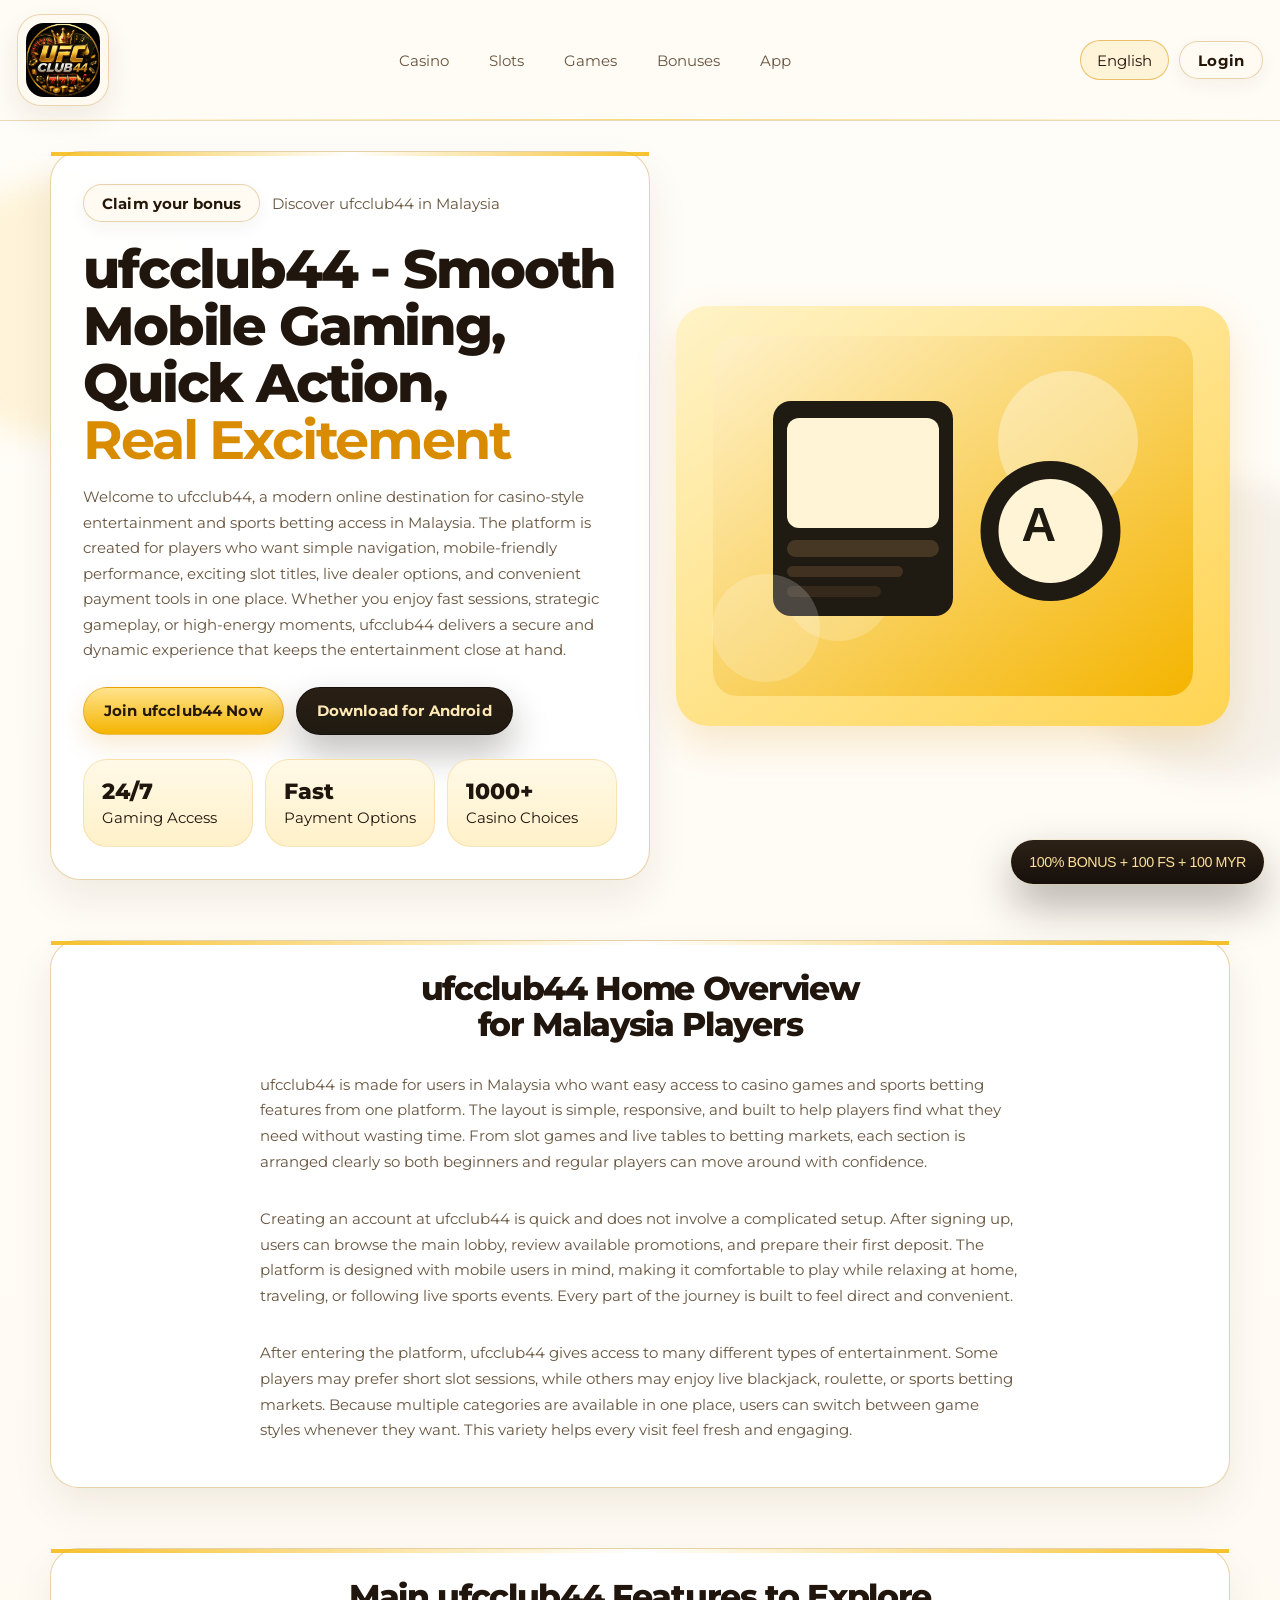
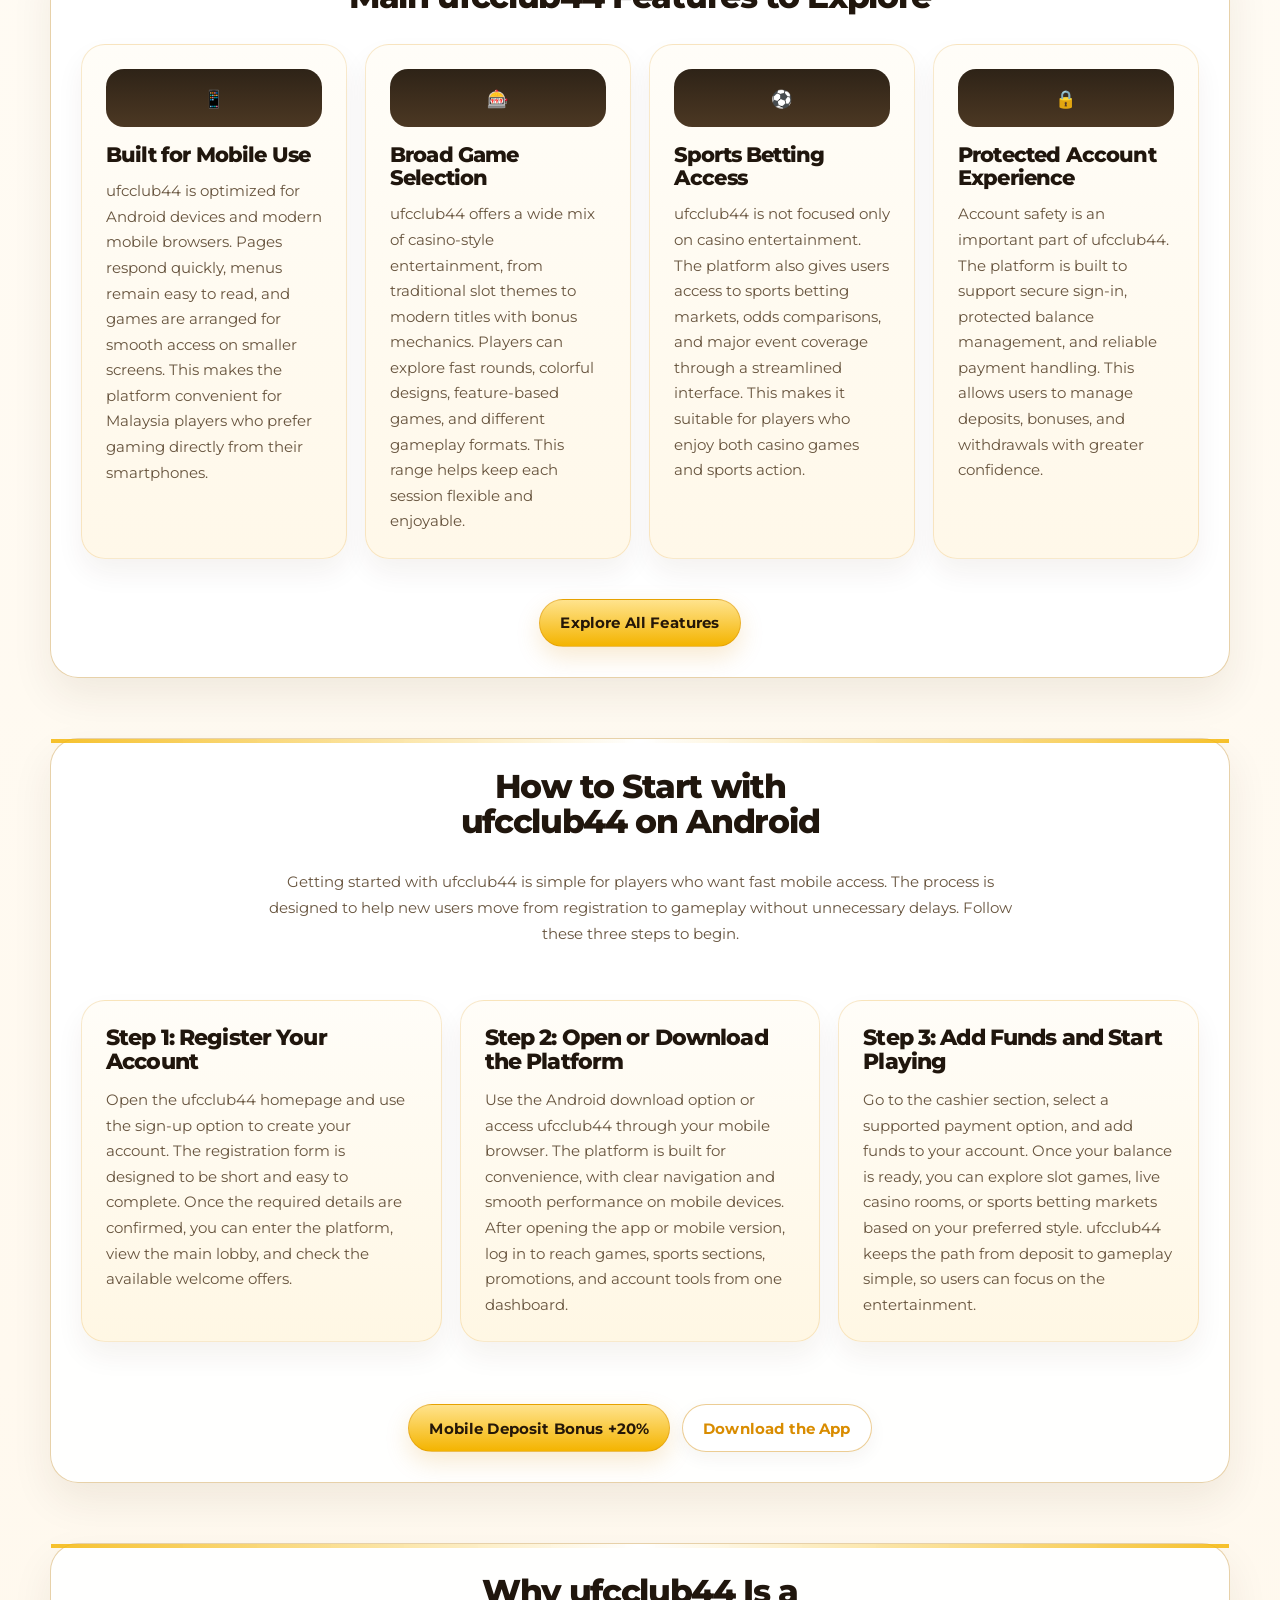
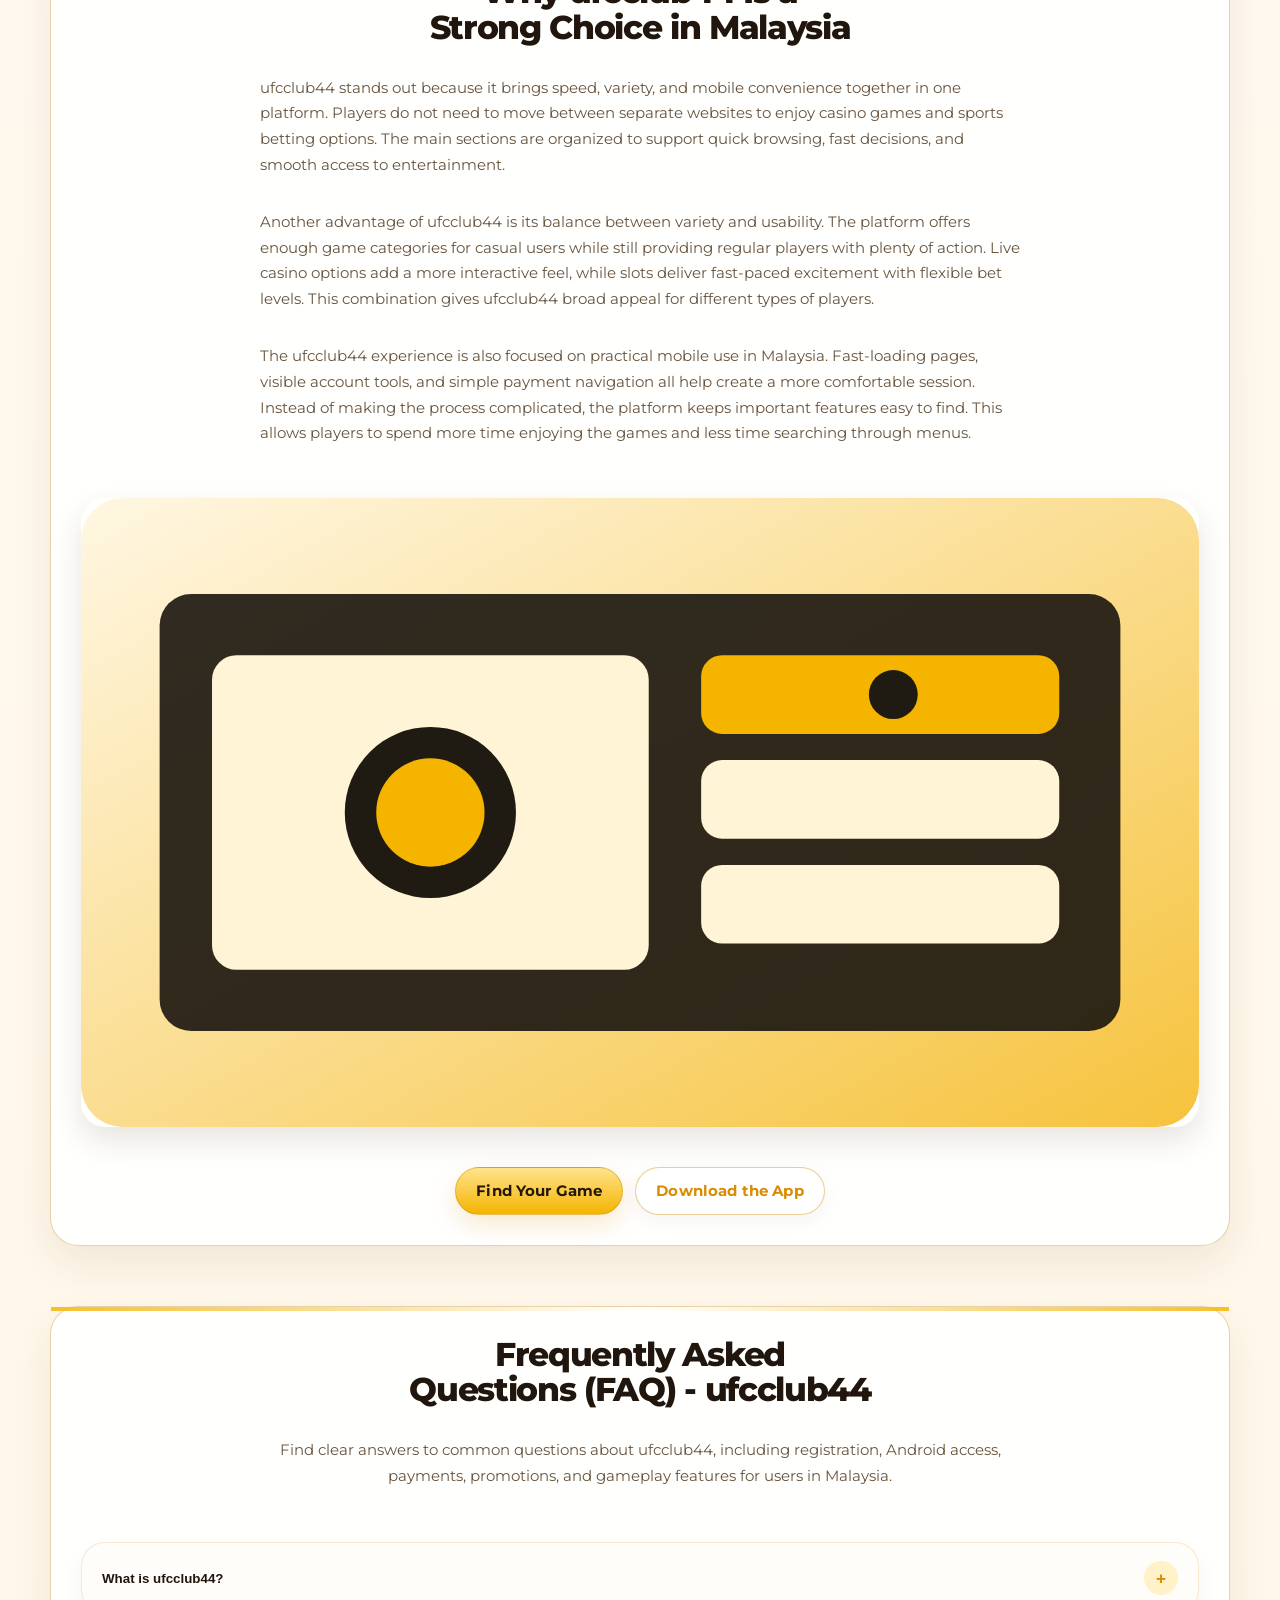
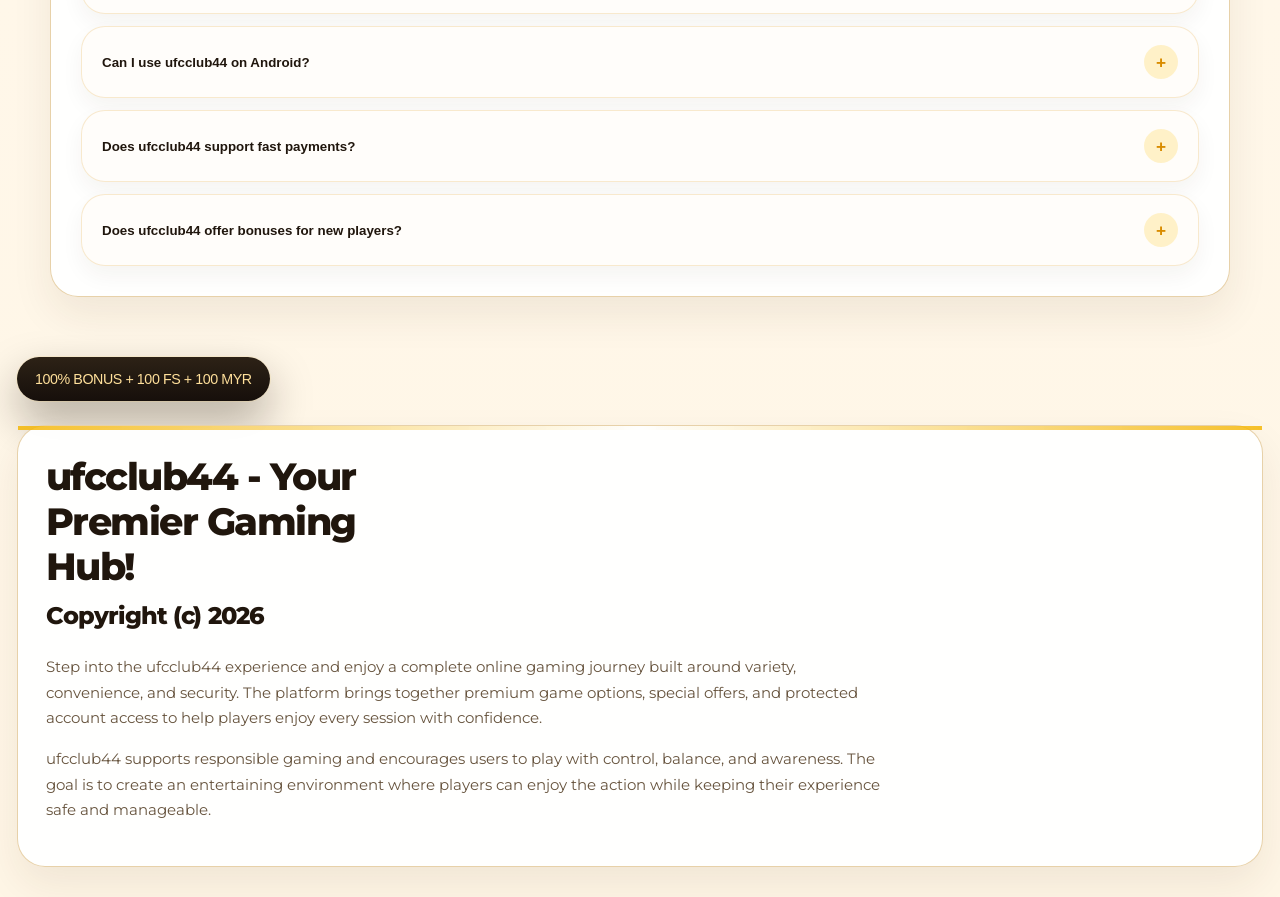
==== commit 6dca6c63: "Add files via upload" ====
--- a/en-MY/index.html
+++ b/en-MY/index.html
@@ -3,24 +3,24 @@
   <head>
     <meta charset="UTF-8">
     <meta name="viewport" content="width=device-width, initial-scale=1.0">
-    <title>ufcclub44 Casino Malaysia - Live Tables and Mobile Action</title>
-    <meta name="description" content="Explore ufcclub44 Casino in Malaysia with live tables, slots, and mobile-friendly gameplay built for quick access.">
-    <meta name="keywords" content="ufcclub44, casino, Malaysia, mobile gaming">
+    <title>ufcclub44 Malaysia - Mobile Casino and Sports Platform</title>
+    <meta name="description" content="Discover ufcclub44 in Malaysia with mobile gaming access, casino-style entertainment, sports betting, and a simple Android-friendly experience.">
+    <meta name="keywords" content="ufcclub44, Malaysia, mobile casino, sports betting, Android gaming">
     <meta name="robots" content="index, follow">
-    <link rel="canonical" href="https://rybakovnikolay2000-png.github.io/test/">
-    <link rel="alternate" href="https://rybakovnikolay2000-png.github.io/test/en-MY//" hreflang="en-MY">
-    <meta property="og:title" content="ufcclub44 Casino Malaysia - Live Tables and Mobile Action">
-    <meta property="og:description" content="Explore ufcclub44 Casino in Malaysia with live tables, slots, and mobile-friendly gameplay built for quick access.">
-    <meta property="og:image" content="/assets/placeholder-hero.svg">
-    <meta property="og:url" content="https://rybakovnikolay2000-png.github.io/test/">
+    <link rel="canonical" href="https://rybakovnikolay2000-png.github.io/test/en-MY/">
+    <link rel="alternate" href="https://rybakovnikolay2000-png.github.io/test/en-MY/" hreflang="en-MY">
+    <meta property="og:title" content="ufcclub44 Malaysia - Mobile Casino and Sports Platform">
+    <meta property="og:description" content="Discover ufcclub44 in Malaysia with mobile gaming access, casino-style entertainment, sports betting, and a simple Android-friendly experience.">
+    <meta property="og:image" content="https://rybakovnikolay2000-png.github.io/test/assets/placeholder-hero.svg">
+    <meta property="og:url" content="https://rybakovnikolay2000-png.github.io/test/en-MY/">
     <meta property="og:type" content="website">
     <meta property="og:site_name" content="ufcclub44">
     <meta name="twitter:card" content="summary_large_image">
-    <meta name="twitter:title" content="ufcclub44 Casino Malaysia - Live Tables and Mobile Action">
-    <meta name="twitter:description" content="Explore ufcclub44 Casino in Malaysia with live tables, slots, and mobile-friendly gameplay built for quick access.">
-    <meta name="twitter:image" content="/assets/placeholder-hero.svg">
-    <link rel="icon" href="/assets/favicon.svg" type="image/svg+xml">
-    <link rel="manifest" href="/manifest.webmanifest">
+    <meta name="twitter:title" content="ufcclub44 Malaysia - Mobile Casino and Sports Platform">
+    <meta name="twitter:description" content="Discover ufcclub44 in Malaysia with mobile gaming access, casino-style entertainment, sports betting, and a simple Android-friendly experience.">
+    <meta name="twitter:image" content="https://rybakovnikolay2000-png.github.io/test/assets/placeholder-hero.svg">
+    <link rel="icon" href="../assets/favicon.svg" type="image/svg+xml">
+    <link rel="manifest" href="../manifest.webmanifest">
     <style>
       :root {
         --accent: #f4b400;
@@ -37,11 +37,11 @@
         --font-scale: 0.94;
       }
     </style>
-    <link rel="stylesheet" href="/assets/site.css">
-    <script type="application/ld+json">{"@context":"https://schema.org","@type":"WebPage","url":"https://rybakovnikolay2000-png.github.io/test/","name":"ufcclub44 Casino Malaysia - Live Tables and Mobile Action","description":"Explore ufcclub44 Casino in Malaysia with live tables, slots, and mobile-friendly gameplay built for quick access."}</script>
-    <script type="application/ld+json">{"@context":"https://schema.org","@type":"ItemList","itemListElement":[{"@type":"SiteNavigationElement","position":1,"name":"Home","url":"https://rybakovnikolay2000-png.github.io/test/en-MY/"},{"@type":"SiteNavigationElement","position":2,"name":"Casino","url":"https://rybakovnikolay2000-png.github.io/test/en-MY//"},{"@type":"SiteNavigationElement","position":3,"name":"Slots","url":"https://rybakovnikolay2000-png.github.io/test/en-MY/slots"},{"@type":"SiteNavigationElement","position":4,"name":"Games","url":"https://rybakovnikolay2000-png.github.io/test/en-MY/games"},{"@type":"SiteNavigationElement","position":5,"name":"Bonuses","url":"https://rybakovnikolay2000-png.github.io/test/en-MY/bonuses"},{"@type":"SiteNavigationElement","position":6,"name":"App","url":"https://rybakovnikolay2000-png.github.io/test/en-MY/app"},{"@type":"SiteNavigationElement","position":7,"name":"Login","url":"https://rybakovnikolay2000-png.github.io/test/en-MY/login"}]}</script>
-    <script type="application/ld+json">{"@context":"https://schema.org","@type":"Organization","name":"ufcclub44","url":"https://rybakovnikolay2000-png.github.io/test/","logo":"/user-media/1779105495482-gpt-image-2_-_-_-_-_-_-_-0.jpg","description":"Mobile-friendly online gaming and sports platform for players in Malaysia.","address":{"@type":"PostalAddress","addressCountry":"MY"},"contactPoint":{"@type":"ContactPoint","contactType":"customer support","email":"contact@example.com","availableLanguage":["English"]}}</script>
-    
+    <link rel="stylesheet" href="../assets/site.css">
+    <script type="application/ld+json">{"@context":"https://schema.org","@type":"WebPage","url":"https://rybakovnikolay2000-png.github.io/test/en-MY/","name":"ufcclub44 Malaysia - Mobile Casino and Sports Platform","description":"Discover ufcclub44 in Malaysia with mobile gaming access, casino-style entertainment, sports betting, and a simple Android-friendly experience."}</script>
+    <script type="application/ld+json">{"@context":"https://schema.org","@type":"ItemList","itemListElement":[{"@type":"SiteNavigationElement","position":1,"name":"Home","url":"https://rybakovnikolay2000-png.github.io/test/en-MY/"},{"@type":"SiteNavigationElement","position":2,"name":"Casino","url":"https://rybakovnikolay2000-png.github.io/test/en-MY/casino/"},{"@type":"SiteNavigationElement","position":3,"name":"Slots","url":"https://rybakovnikolay2000-png.github.io/test/en-MY/slots/"},{"@type":"SiteNavigationElement","position":4,"name":"Games","url":"https://rybakovnikolay2000-png.github.io/test/en-MY/games/"},{"@type":"SiteNavigationElement","position":5,"name":"Bonuses","url":"https://rybakovnikolay2000-png.github.io/test/en-MY/bonuses/"},{"@type":"SiteNavigationElement","position":6,"name":"App","url":"https://rybakovnikolay2000-png.github.io/test/en-MY/app/"},{"@type":"SiteNavigationElement","position":7,"name":"Login","url":"https://rybakovnikolay2000-png.github.io/test/en-MY/login/"}]}</script>
+    <script type="application/ld+json">{"@context":"https://schema.org","@type":"Organization","name":"ufcclub44","url":"https://rybakovnikolay2000-png.github.io/test","logo":"https://rybakovnikolay2000-png.github.io/test/user-media/1779105495482-gpt-image-2_-_-_-_-_-_-_-0.jpg","description":"Mobile-friendly online gaming and sports platform for players in Malaysia.","address":{"@type":"PostalAddress","addressCountry":"MY"},"contactPoint":{"@type":"ContactPoint","contactType":"customer support","email":"contact@example.com","availableLanguage":["English"]}}</script>
+    <script type="application/ld+json">{"@context":"https://schema.org","@type":"FAQPage","mainEntity":[{"@type":"Question","name":"What is ufcclub44?","acceptedAnswer":{"@type":"Answer","text":"ufcclub44 is an online gaming platform that brings casino-style entertainment, live dealer games, slot titles, and sports betting access together in a mobile-friendly format for users in Malaysia."}},{"@type":"Question","name":"Can I use ufcclub44 on Android?","acceptedAnswer":{"@type":"Answer","text":"Yes, ufcclub44 is designed for Android users and also works through mobile browsers. Players can access games, promotions, account tools, and payment sections through a layout adapted for smartphone screens."}},{"@type":"Question","name":"Does ufcclub44 support fast payments?","acceptedAnswer":{"@type":"Answer","text":"ufcclub44 is built around convenient deposit and withdrawal access, helping players manage their balances with less friction. Available payment options may vary, but the platform focuses on making transactions simple and practical."}},{"@type":"Question","name":"Does ufcclub44 offer bonuses for new players?","acceptedAnswer":{"@type":"Answer","text":"Yes, ufcclub44 may provide welcome offers, mobile promotions, and other player rewards. After registration, users can check the promotions section to see the latest available bonus details and conditions."}}]}</script>
   </head>
   <body>
     
@@ -49,16 +49,16 @@
       <div class="container container_wide">
         <div class="header__wrapper">
           <div class="header__logo">
-            <a href="/en-MY/" class="logo">
-              <img class="logo__img" src="/user-media/1779105495482-gpt-image-2_-_-_-_-_-_-_-0.jpg" alt="ufcclub44" title="ufcclub44">
+            <a href="./" class="logo">
+              <img class="logo__img" src="../user-media/1779105495482-gpt-image-2_-_-_-_-_-_-_-0.jpg" alt="ufcclub44" title="ufcclub44">
             </a>
           </div>
           <nav class="nav">
-            <ul class="menu"><li class="menu__item"><a href="/en-MY///" class="menu__link">Casino</a></li><li class="menu__item"><a href="/en-MY/slots/" class="menu__link">Slots</a></li><li class="menu__item"><a href="/en-MY/games/" class="menu__link">Games</a></li><li class="menu__item"><a href="/en-MY/bonuses/" class="menu__link">Bonuses</a></li><li class="menu__item"><a href="/en-MY/app/" class="menu__link">App</a></li></ul>
+            <ul class="menu"><li class="menu__item"><a href="casino/" class="menu__link">Casino</a></li><li class="menu__item"><a href="slots/" class="menu__link">Slots</a></li><li class="menu__item"><a href="games/" class="menu__link">Games</a></li><li class="menu__item"><a href="bonuses/" class="menu__link">Bonuses</a></li><li class="menu__item"><a href="app/" class="menu__link">App</a></li></ul>
           </nav>
           <div class="header__actions">
-            <div class="lang-switcher"><a href="/en-MY///" class="lang-link">English</a></div>
-            <a href="/en-MY/login/" class="btn btn_simple btn_mini">Login</a>
+            <div class="lang-switcher"><a href="./" class="lang-link is-current">English</a></div>
+            <a href="login/" class="btn btn_simple btn_mini">Login</a>
           </div>
         </div>
       </div>
@@ -71,30 +71,30 @@
         <div class="hero__wrapper">
           <div class="hero__content">
             <div class="hero__pretitle">
-              <a href="/go/" class="btn btn_simple btn_mini" rel="nofollow noopener noreferrer">Claim your bonus</a>
-              <span>Discover ufcclub44 Casino in Malaysia</span>
+              <a href="../go/" class="btn btn_simple btn_mini" rel="nofollow noopener noreferrer">Claim your bonus</a>
+              <span>Discover ufcclub44 in Malaysia</span>
             </div>
-            <h1>ufcclub44 Casino - Live Tables, Mobile Action, <strong>Easy Access</strong></h1>
-            <p class="hero__descr">Explore ufcclub44 Casino in Malaysia with live tables, slots, and mobile-friendly gameplay built for quick access.</p>
-            <div class="hero__actions"><a href="/go/" class="btn" rel="nofollow noopener noreferrer">Join ufcclub44 Now</a><a href="/downloads/app.apk" class="btn btn_special" download="app.apk">Download for Android</a></div>
+            <h1>ufcclub44 - Smooth Mobile Gaming, Quick Action, <strong>Real Excitement</strong></h1>
+            <p class="hero__descr">Welcome to ufcclub44, a modern online destination for casino-style entertainment and sports betting access in Malaysia. The platform is created for players who want simple navigation, mobile-friendly performance, exciting slot titles, live dealer options, and convenient payment tools in one place. Whether you enjoy fast sessions, strategic gameplay, or high-energy moments, ufcclub44 delivers a secure and dynamic experience that keeps the entertainment close at hand.</p>
+            <div class="hero__actions"><a href="../go/" class="btn" rel="nofollow noopener noreferrer">Join ufcclub44 Now</a><a href="../downloads/app.apk" class="btn btn_special" download="app.apk">Download for Android</a></div>
             <ul class="hero__advents">
         <li class="hero__advent">
           <span class="hero__number">24/7</span>
-          <span class="hero__label">Live Access</span>
+          <span class="hero__label">Gaming Access</span>
         </li>
       
         <li class="hero__advent">
           <span class="hero__number">Fast</span>
-          <span class="hero__label">Game Entry</span>
+          <span class="hero__label">Payment Options</span>
         </li>
       
         <li class="hero__advent">
-          <span class="hero__number">Mobile</span>
-          <span class="hero__label">Ready Play</span>
+          <span class="hero__number">1000+</span>
+          <span class="hero__label">Casino Choices</span>
         </li>
       </ul>
           </div>
-          <div class="hero__picture"><img class="hero__img" src="/user-media/1779104682582-gpt-image-2_-_-_-_-_-_--0-1-.jpg" alt="Cartoon ufcclub44 casino character with cards, chips, and live table elements" title="Cartoon ufcclub44 casino character with cards, chips, and live table elements"></div>
+          <div class="hero__picture"><img class="hero__img" src="../assets/placeholder-hero.svg" alt="Cartoon ufcclub44 character with coins and casino-style gaming elements" title="Cartoon ufcclub44 character with coins and casino-style gaming elements"></div>
         </div>
       </div>
     </section>
@@ -102,66 +102,123 @@
       
     <section class="contentSection contentSection_readable">
       <div class="container">
-        <h2 class="title title_center">ufcclub44 Casino Overview for Malaysia Players</h2>
-        <p class="descr contentSection__paragraph">ufcclub44 Casino is built for players who want quick access to table games, live dealer sessions, and familiar casino-style entertainment from one mobile-friendly platform.</p><p class="descr contentSection__paragraph">The layout keeps the most popular sections easy to reach, helping new and returning users move between games, promotions, and account tools without confusion.</p><p class="descr contentSection__paragraph">With mobile-ready access and clear navigation, ufcclub44 Casino gives players in Malaysia a practical way to enjoy flexible sessions at their own pace.</p>
+        <h2 class="title title_center">ufcclub44 Home Overview for Malaysia Players</h2>
+        <p class="descr contentSection__paragraph">ufcclub44 is made for users in Malaysia who want easy access to casino games and sports betting features from one platform. The layout is simple, responsive, and built to help players find what they need without wasting time. From slot games and live tables to betting markets, each section is arranged clearly so both beginners and regular players can move around with confidence.</p><p class="descr contentSection__paragraph">Creating an account at ufcclub44 is quick and does not involve a complicated setup. After signing up, users can browse the main lobby, review available promotions, and prepare their first deposit. The platform is designed with mobile users in mind, making it comfortable to play while relaxing at home, traveling, or following live sports events. Every part of the journey is built to feel direct and convenient.</p><p class="descr contentSection__paragraph">After entering the platform, ufcclub44 gives access to many different types of entertainment. Some players may prefer short slot sessions, while others may enjoy live blackjack, roulette, or sports betting markets. Because multiple categories are available in one place, users can switch between game styles whenever they want. This variety helps every visit feel fresh and engaging.</p>
         
       </div>
     </section>
   
     <section class="contentSection">
       <div class="container">
-        <h2 class="title title_center">Main ufcclub44 Casino Features</h2>
+        <h2 class="title title_center">Main ufcclub44 Features to Explore</h2>
         
         <div class="cardsList">
         <div class="card">
+          <span class="card__icon">📱</span>
+          <h3 class="card__title">Built for Mobile Use</h3>
+          <p class="card__descr">ufcclub44 is optimized for Android devices and modern mobile browsers. Pages respond quickly, menus remain easy to read, and games are arranged for smooth access on smaller screens. This makes the platform convenient for Malaysia players who prefer gaming directly from their smartphones.</p>
+        </div>
+      
+        <div class="card">
           <span class="card__icon">🎰</span>
-          <h3 class="card__title">Slots and Tables</h3>
-          <p class="card__descr">Move between reel games, classic tables, and live formats without leaving the platform.</p>
-        </div>
-      
-        <div class="card">
-          <span class="card__icon">📱</span>
-          <h3 class="card__title">Mobile Ready</h3>
-          <p class="card__descr">The casino layout is designed to work smoothly on Android phones and modern mobile browsers.</p>
-        </div>
-      
-        <div class="card">
-          <span class="card__icon">🃏</span>
-          <h3 class="card__title">Live Dealer Feel</h3>
-          <p class="card__descr">Interactive table options add more energy for players who enjoy a more social casino atmosphere.</p>
-        </div>
-      
-        <div class="card">
-          <span class="card__icon">💳</span>
-          <h3 class="card__title">Simple Payments</h3>
-          <p class="card__descr">Account and cashier tools are kept visible, helping users manage deposits and withdrawals with less friction.</p>
-        </div>
-      </div>
-        <div class="contentSection__actions"><a href="/go/" class="btn" rel="nofollow noopener noreferrer">Explore More</a></div>
+          <h3 class="card__title">Broad Game Selection</h3>
+          <p class="card__descr">ufcclub44 offers a wide mix of casino-style entertainment, from traditional slot themes to modern titles with bonus mechanics. Players can explore fast rounds, colorful designs, feature-based games, and different gameplay formats. This range helps keep each session flexible and enjoyable.</p>
+        </div>
+      
+        <div class="card">
+          <span class="card__icon">⚽</span>
+          <h3 class="card__title">Sports Betting Access</h3>
+          <p class="card__descr">ufcclub44 is not focused only on casino entertainment. The platform also gives users access to sports betting markets, odds comparisons, and major event coverage through a streamlined interface. This makes it suitable for players who enjoy both casino games and sports action.</p>
+        </div>
+      
+        <div class="card">
+          <span class="card__icon">🔒</span>
+          <h3 class="card__title">Protected Account Experience</h3>
+          <p class="card__descr">Account safety is an important part of ufcclub44. The platform is built to support secure sign-in, protected balance management, and reliable payment handling. This allows users to manage deposits, bonuses, and withdrawals with greater confidence.</p>
+        </div>
+      </div>
+        <div class="contentSection__actions"><a href="../go/" class="btn" rel="nofollow noopener noreferrer">Explore All Features</a></div>
       </div>
     </section>
   
     <section class="guideSection">
       <div class="container">
-        <h2 class="title title_center">How to Start with ufcclub44 Casino</h2>
-        <p class="descr descr_center">Follow these quick steps to open the platform, access the casino lobby, and start playing on mobile.</p>
+        <h2 class="title title_center">How to Start with ufcclub44 on Android</h2>
+        <p class="descr descr_center">Getting started with ufcclub44 is simple for players who want fast mobile access. The process is designed to help new users move from registration to gameplay without unnecessary delays. Follow these three steps to begin.</p>
         <div class="guideSection__steps">
         <div class="step">
-          <h3 class="step__title">Step 1: Create an Account</h3>
-          <p class="step__descr">Use the sign-up form to open your ufcclub44 profile in a few simple steps.</p>
+          <h3 class="step__title">Step 1: Register Your Account</h3>
+          <p class="step__descr">Open the ufcclub44 homepage and use the sign-up option to create your account. The registration form is designed to be short and easy to complete. Once the required details are confirmed, you can enter the platform, view the main lobby, and check the available welcome offers.</p>
         </div>
       
         <div class="step">
-          <h3 class="step__title">Step 2: Open the Casino Lobby</h3>
-          <p class="step__descr">Log in through your browser or Android app and explore the main casino categories.</p>
+          <h3 class="step__title">Step 2: Open or Download the Platform</h3>
+          <p class="step__descr">Use the Android download option or access ufcclub44 through your mobile browser. The platform is built for convenience, with clear navigation and smooth performance on mobile devices. After opening the app or mobile version, log in to reach games, sports sections, promotions, and account tools from one dashboard.</p>
         </div>
       
         <div class="step">
-          <h3 class="step__title">Step 3: Fund and Play</h3>
-          <p class="step__descr">Add funds, choose a table or slot title, and begin with the game style that suits you best.</p>
-        </div>
-      </div>
-        <div class="guideSection__actions"><a href="/go/" class="btn" rel="nofollow noopener noreferrer">Get Started</a><a href="/downloads/app.apk" class="btn btn_outline" download="app.apk">Download the App</a></div>
+          <h3 class="step__title">Step 3: Add Funds and Start Playing</h3>
+          <p class="step__descr">Go to the cashier section, select a supported payment option, and add funds to your account. Once your balance is ready, you can explore slot games, live casino rooms, or sports betting markets based on your preferred style. ufcclub44 keeps the path from deposit to gameplay simple, so users can focus on the entertainment.</p>
+        </div>
+      </div>
+        <div class="guideSection__actions"><a href="../go/" class="btn" rel="nofollow noopener noreferrer">Mobile Deposit Bonus +20%</a><a href="../downloads/app.apk" class="btn btn_outline" download="app.apk">Download the App</a></div>
+      </div>
+    </section>
+  
+    <section class="contentSection contentSection_readable">
+      <div class="container">
+        <h2 class="title title_center">Why ufcclub44 Is a Strong Choice in Malaysia</h2>
+        <p class="descr contentSection__paragraph">ufcclub44 stands out because it brings speed, variety, and mobile convenience together in one platform. Players do not need to move between separate websites to enjoy casino games and sports betting options. The main sections are organized to support quick browsing, fast decisions, and smooth access to entertainment.</p><p class="descr contentSection__paragraph">Another advantage of ufcclub44 is its balance between variety and usability. The platform offers enough game categories for casual users while still providing regular players with plenty of action. Live casino options add a more interactive feel, while slots deliver fast-paced excitement with flexible bet levels. This combination gives ufcclub44 broad appeal for different types of players.</p><p class="descr contentSection__paragraph">The ufcclub44 experience is also focused on practical mobile use in Malaysia. Fast-loading pages, visible account tools, and simple payment navigation all help create a more comfortable session. Instead of making the process complicated, the platform keeps important features easy to find. This allows players to spend more time enjoying the games and less time searching through menus.</p>
+        <img class="contentSection__img" src="../assets/placeholder-wide.svg" alt="Wide casino scene with ufcclub44 style gaming tables, lights, and premium atmosphere" title="Wide casino scene with ufcclub44 style gaming tables, lights, and premium atmosphere">
+        <div class="contentSection__actions"><a href="../go/" class="btn" rel="nofollow noopener noreferrer">Find Your Game</a><a href="../downloads/app.apk" class="btn btn_outline" download="app.apk">Download the App</a></div>
+      </div>
+    </section>
+  
+    <section class="faq">
+      <div class="container">
+        <h2 class="title title_center">Frequently Asked Questions (FAQ) - ufcclub44</h2>
+        <p class="descr descr_center">Find clear answers to common questions about ufcclub44, including registration, Android access, payments, promotions, and gameplay features for users in Malaysia.</p>
+        <div class="faq__list">
+        <div class="accord" data-accordion>
+          <button class="accord__header" type="button">
+            <span class="accord__title">What is ufcclub44?</span>
+            <span class="accord__icon">+</span>
+          </button>
+          <div class="accord__wrapper">
+            <div class="accord__content">ufcclub44 is an online gaming platform that brings casino-style entertainment, live dealer games, slot titles, and sports betting access together in a mobile-friendly format for users in Malaysia.</div>
+          </div>
+        </div>
+      
+        <div class="accord" data-accordion>
+          <button class="accord__header" type="button">
+            <span class="accord__title">Can I use ufcclub44 on Android?</span>
+            <span class="accord__icon">+</span>
+          </button>
+          <div class="accord__wrapper">
+            <div class="accord__content">Yes, ufcclub44 is designed for Android users and also works through mobile browsers. Players can access games, promotions, account tools, and payment sections through a layout adapted for smartphone screens.</div>
+          </div>
+        </div>
+      
+        <div class="accord" data-accordion>
+          <button class="accord__header" type="button">
+            <span class="accord__title">Does ufcclub44 support fast payments?</span>
+            <span class="accord__icon">+</span>
+          </button>
+          <div class="accord__wrapper">
+            <div class="accord__content">ufcclub44 is built around convenient deposit and withdrawal access, helping players manage their balances with less friction. Available payment options may vary, but the platform focuses on making transactions simple and practical.</div>
+          </div>
+        </div>
+      
+        <div class="accord" data-accordion>
+          <button class="accord__header" type="button">
+            <span class="accord__title">Does ufcclub44 offer bonuses for new players?</span>
+            <span class="accord__icon">+</span>
+          </button>
+          <div class="accord__wrapper">
+            <div class="accord__content">Yes, ufcclub44 may provide welcome offers, mobile promotions, and other player rewards. After registration, users can check the promotions section to see the latest available bonus details and conditions.</div>
+          </div>
+        </div>
+      </div>
       </div>
     </section>
   
@@ -169,7 +226,7 @@
     
     <footer class="footer">
       <div class="container container_wide">
-        <a id="specialBtnOrigin" href="/go/" class="specialBtn" rel="nofollow noopener noreferrer">100% BONUS + 100 FS + 100 MYR</a>
+        <a id="specialBtnOrigin" href="../go/" class="specialBtn" rel="nofollow noopener noreferrer">100% BONUS + 100 FS + 100 MYR</a>
         <div class="footer__copyright">
           <h3>ufcclub44 - Your Premier Gaming Hub!</h3>
           <h4>Copyright (c) 2026</h4>
@@ -178,6 +235,6 @@
       </div>
     </footer>
   
-    <script src="/assets/site.js" defer></script>
+    <script src="../assets/site.js" defer></script>
   </body>
 </html>
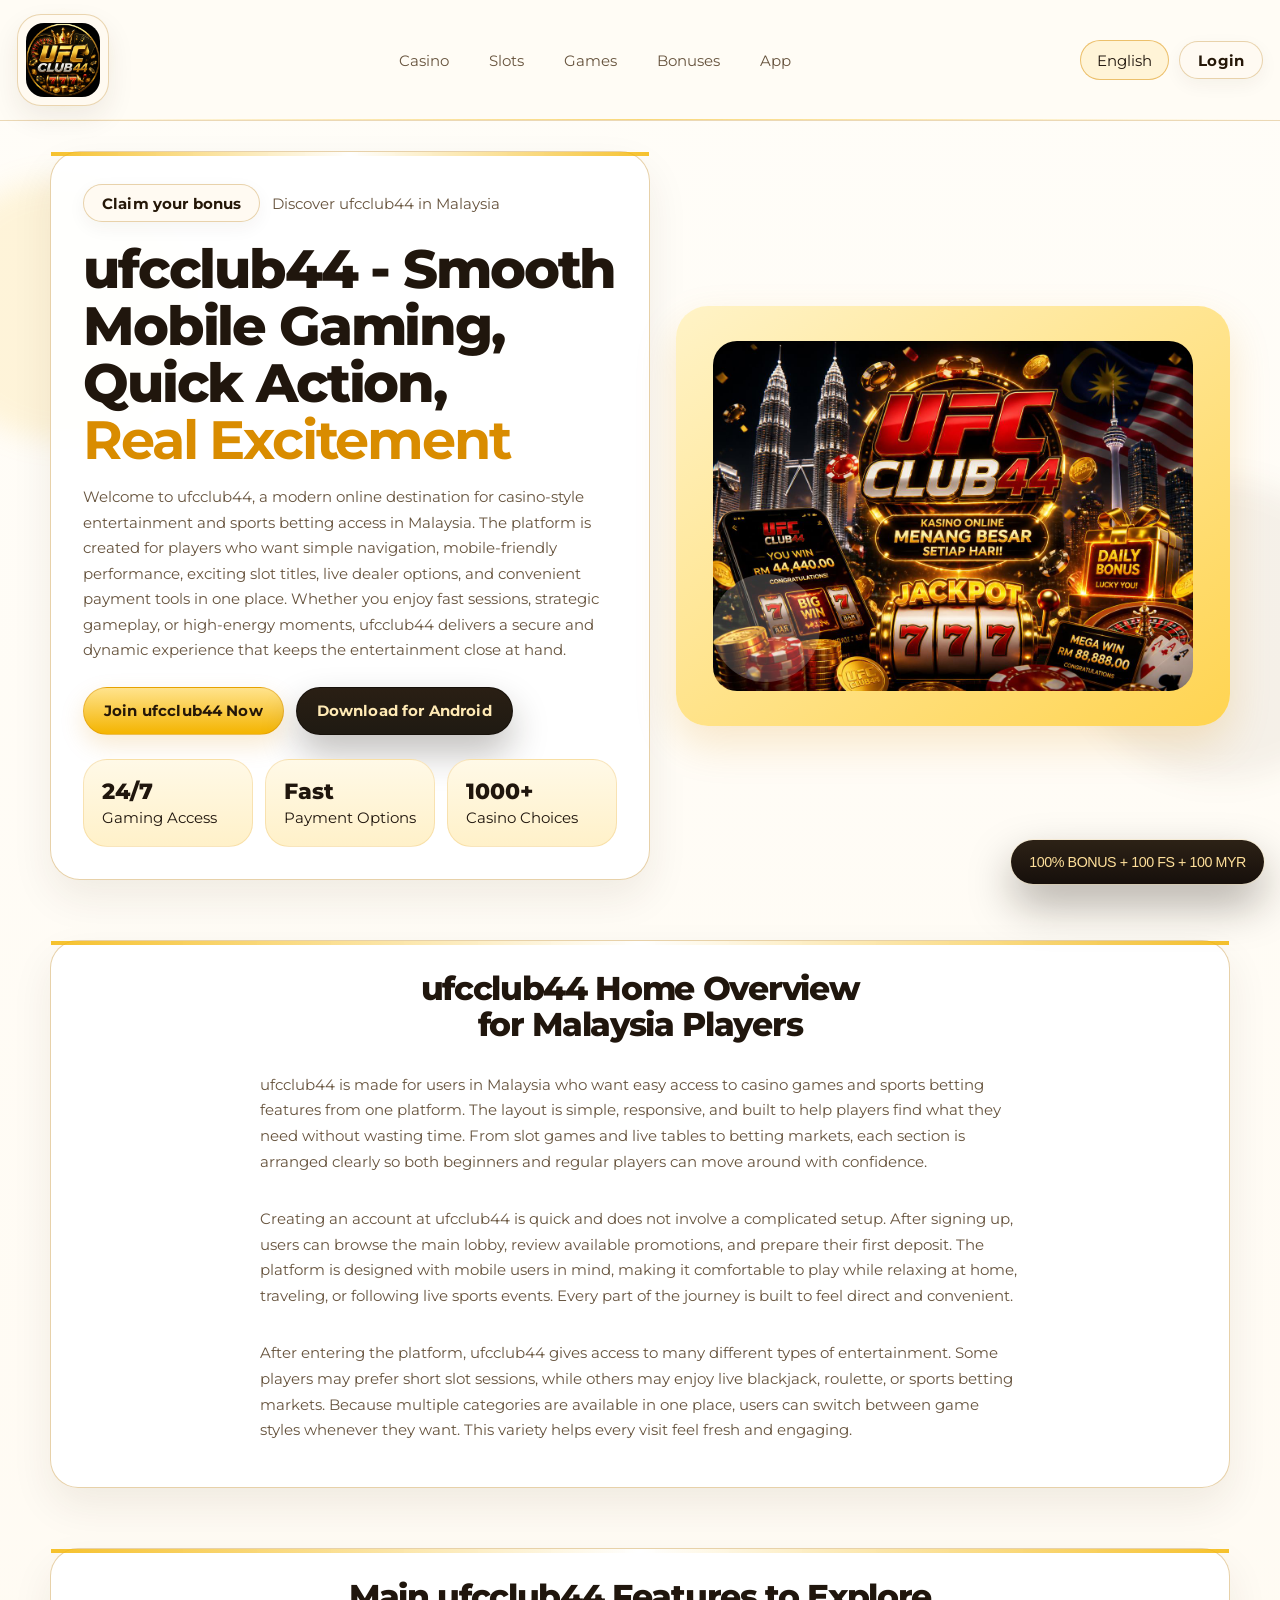
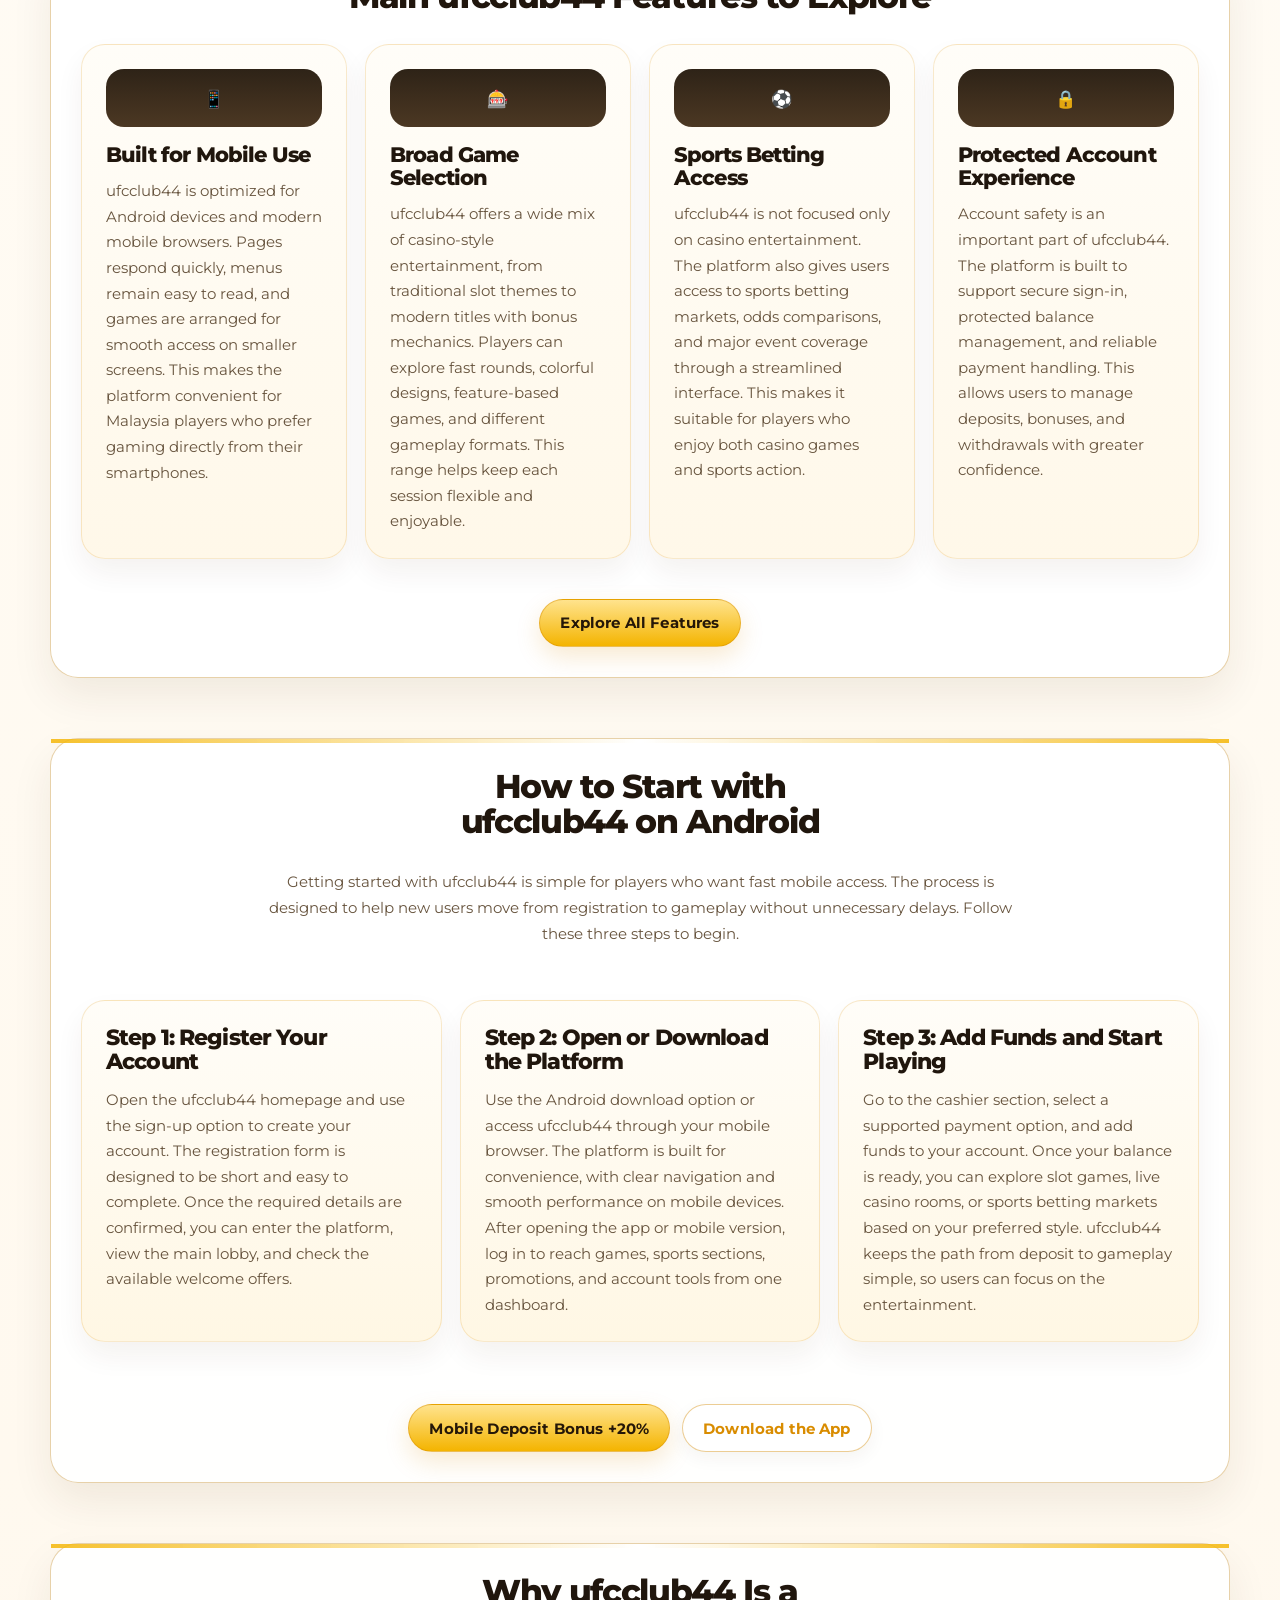
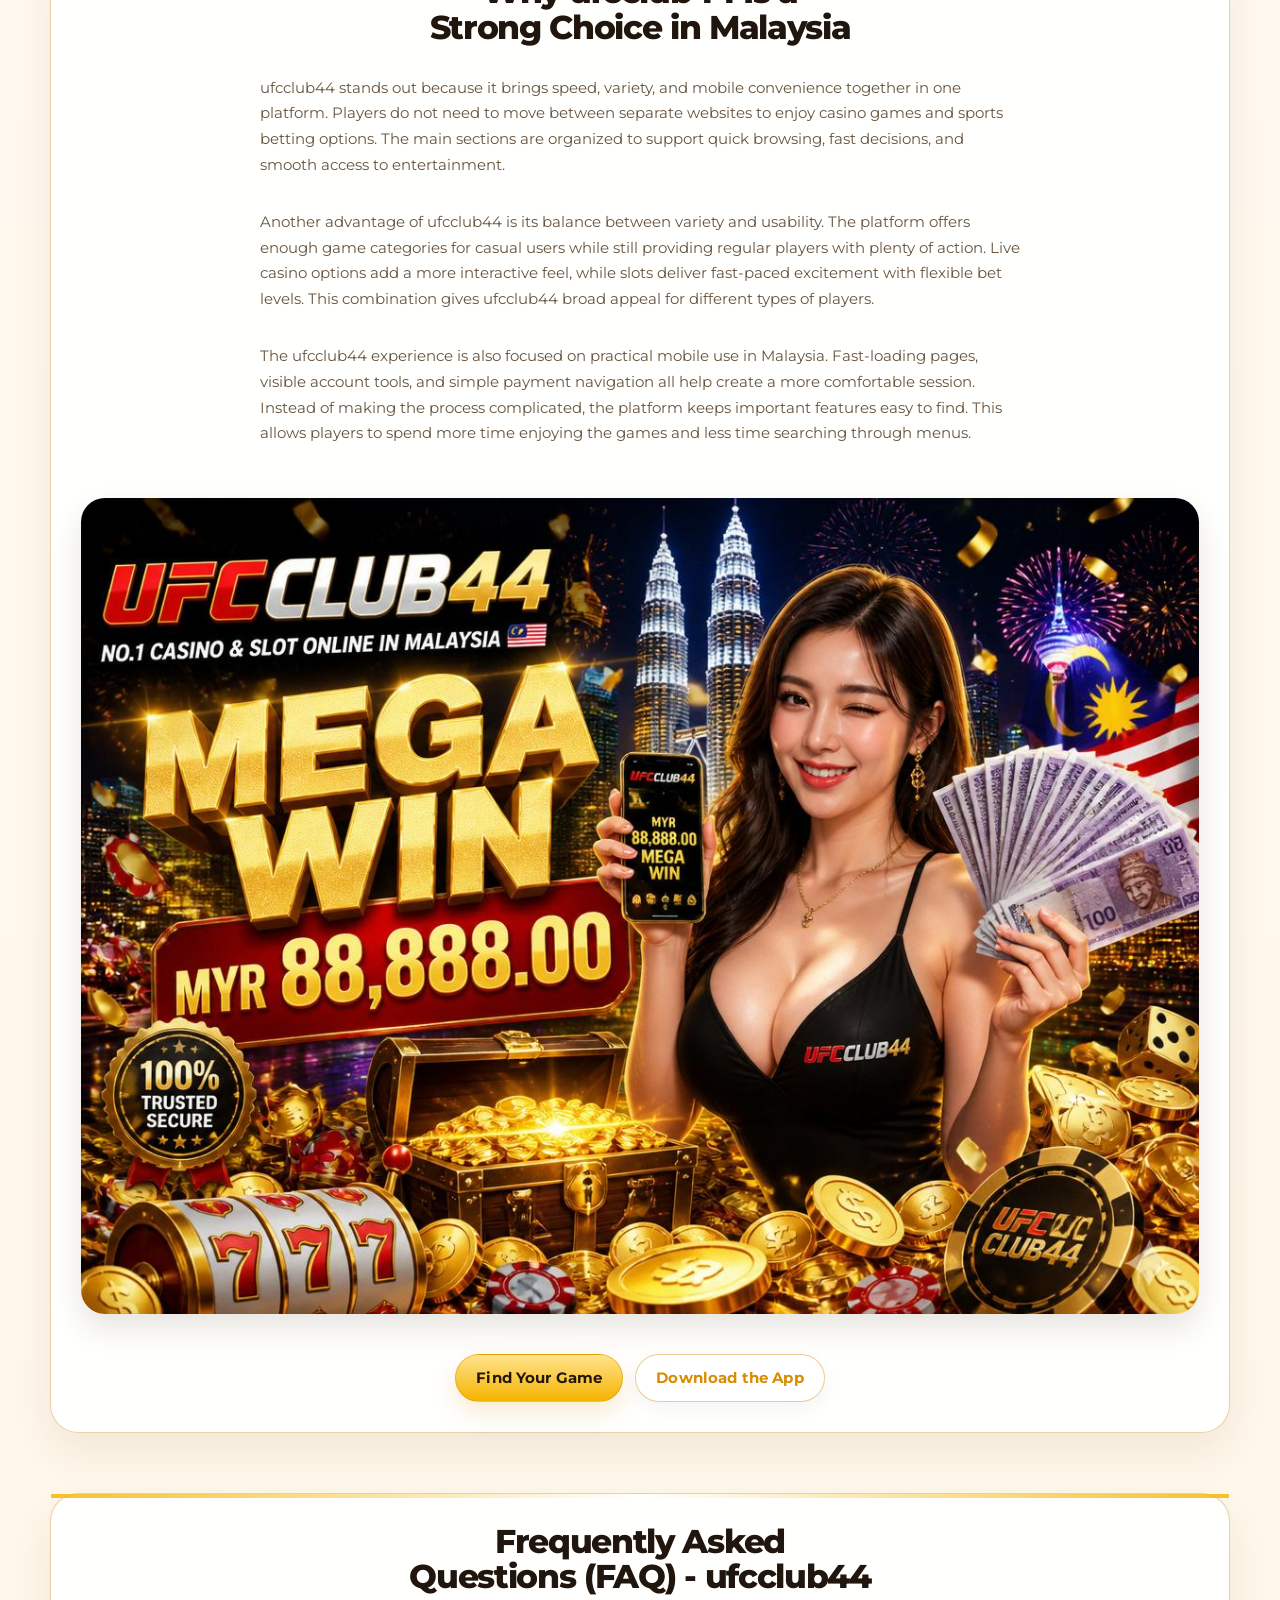
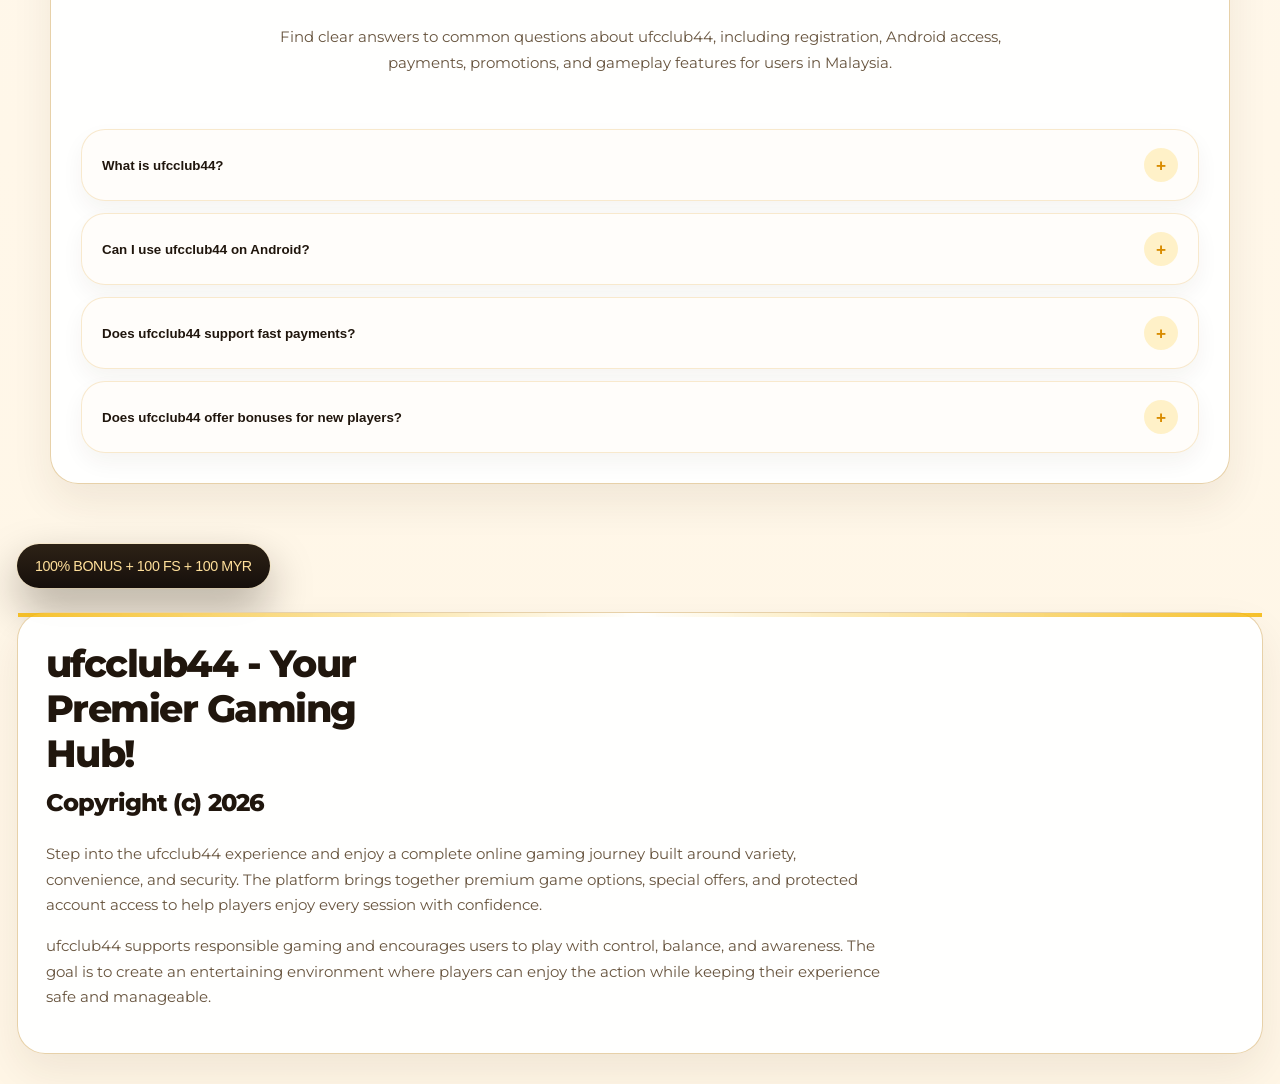
==== commit cddaa284: "Add files via upload" ====
--- a/en-MY/index.html
+++ b/en-MY/index.html
@@ -76,7 +76,7 @@
             </div>
             <h1>ufcclub44 - Smooth Mobile Gaming, Quick Action, <strong>Real Excitement</strong></h1>
             <p class="hero__descr">Welcome to ufcclub44, a modern online destination for casino-style entertainment and sports betting access in Malaysia. The platform is created for players who want simple navigation, mobile-friendly performance, exciting slot titles, live dealer options, and convenient payment tools in one place. Whether you enjoy fast sessions, strategic gameplay, or high-energy moments, ufcclub44 delivers a secure and dynamic experience that keeps the entertainment close at hand.</p>
-            <div class="hero__actions"><a href="../go/" class="btn" rel="nofollow noopener noreferrer">Join ufcclub44 Now</a><a href="../downloads/app.apk" class="btn btn_special" download="app.apk">Download for Android</a></div>
+            <div class="hero__actions"><a href="../go/" class="btn" rel="nofollow noopener noreferrer">Join ufcclub44 Now</a><a href="https://example.com" class="btn btn_special" download>Download for Android</a></div>
             <ul class="hero__advents">
         <li class="hero__advent">
           <span class="hero__number">24/7</span>
@@ -94,7 +94,7 @@
         </li>
       </ul>
           </div>
-          <div class="hero__picture"><img class="hero__img" src="../assets/placeholder-hero.svg" alt="Cartoon ufcclub44 character with coins and casino-style gaming elements" title="Cartoon ufcclub44 character with coins and casino-style gaming elements"></div>
+          <div class="hero__picture"><img class="hero__img" src="../user-media/1779110323879-gpt-image-2_-_-_-_-_-_--0-6-.jpg" alt="Cartoon ufcclub44 character with coins and casino-style gaming elements" title="Cartoon ufcclub44 character with coins and casino-style gaming elements"></div>
         </div>
       </div>
     </section>
@@ -161,7 +161,7 @@
           <p class="step__descr">Go to the cashier section, select a supported payment option, and add funds to your account. Once your balance is ready, you can explore slot games, live casino rooms, or sports betting markets based on your preferred style. ufcclub44 keeps the path from deposit to gameplay simple, so users can focus on the entertainment.</p>
         </div>
       </div>
-        <div class="guideSection__actions"><a href="../go/" class="btn" rel="nofollow noopener noreferrer">Mobile Deposit Bonus +20%</a><a href="../downloads/app.apk" class="btn btn_outline" download="app.apk">Download the App</a></div>
+        <div class="guideSection__actions"><a href="../go/" class="btn" rel="nofollow noopener noreferrer">Mobile Deposit Bonus +20%</a><a href="https://example.com" class="btn btn_outline" download>Download the App</a></div>
       </div>
     </section>
   
@@ -169,8 +169,8 @@
       <div class="container">
         <h2 class="title title_center">Why ufcclub44 Is a Strong Choice in Malaysia</h2>
         <p class="descr contentSection__paragraph">ufcclub44 stands out because it brings speed, variety, and mobile convenience together in one platform. Players do not need to move between separate websites to enjoy casino games and sports betting options. The main sections are organized to support quick browsing, fast decisions, and smooth access to entertainment.</p><p class="descr contentSection__paragraph">Another advantage of ufcclub44 is its balance between variety and usability. The platform offers enough game categories for casual users while still providing regular players with plenty of action. Live casino options add a more interactive feel, while slots deliver fast-paced excitement with flexible bet levels. This combination gives ufcclub44 broad appeal for different types of players.</p><p class="descr contentSection__paragraph">The ufcclub44 experience is also focused on practical mobile use in Malaysia. Fast-loading pages, visible account tools, and simple payment navigation all help create a more comfortable session. Instead of making the process complicated, the platform keeps important features easy to find. This allows players to spend more time enjoying the games and less time searching through menus.</p>
-        <img class="contentSection__img" src="../assets/placeholder-wide.svg" alt="Wide casino scene with ufcclub44 style gaming tables, lights, and premium atmosphere" title="Wide casino scene with ufcclub44 style gaming tables, lights, and premium atmosphere">
-        <div class="contentSection__actions"><a href="../go/" class="btn" rel="nofollow noopener noreferrer">Find Your Game</a><a href="../downloads/app.apk" class="btn btn_outline" download="app.apk">Download the App</a></div>
+        <img class="contentSection__img" src="../user-media/1779110338075-gpt-image-2_-_-_-_-_-_--0-4-.jpg" alt="Wide casino scene with ufcclub44 style gaming tables, lights, and premium atmosphere" title="Wide casino scene with ufcclub44 style gaming tables, lights, and premium atmosphere">
+        <div class="contentSection__actions"><a href="../go/" class="btn" rel="nofollow noopener noreferrer">Find Your Game</a><a href="https://example.com" class="btn btn_outline" download>Download the App</a></div>
       </div>
     </section>
   
